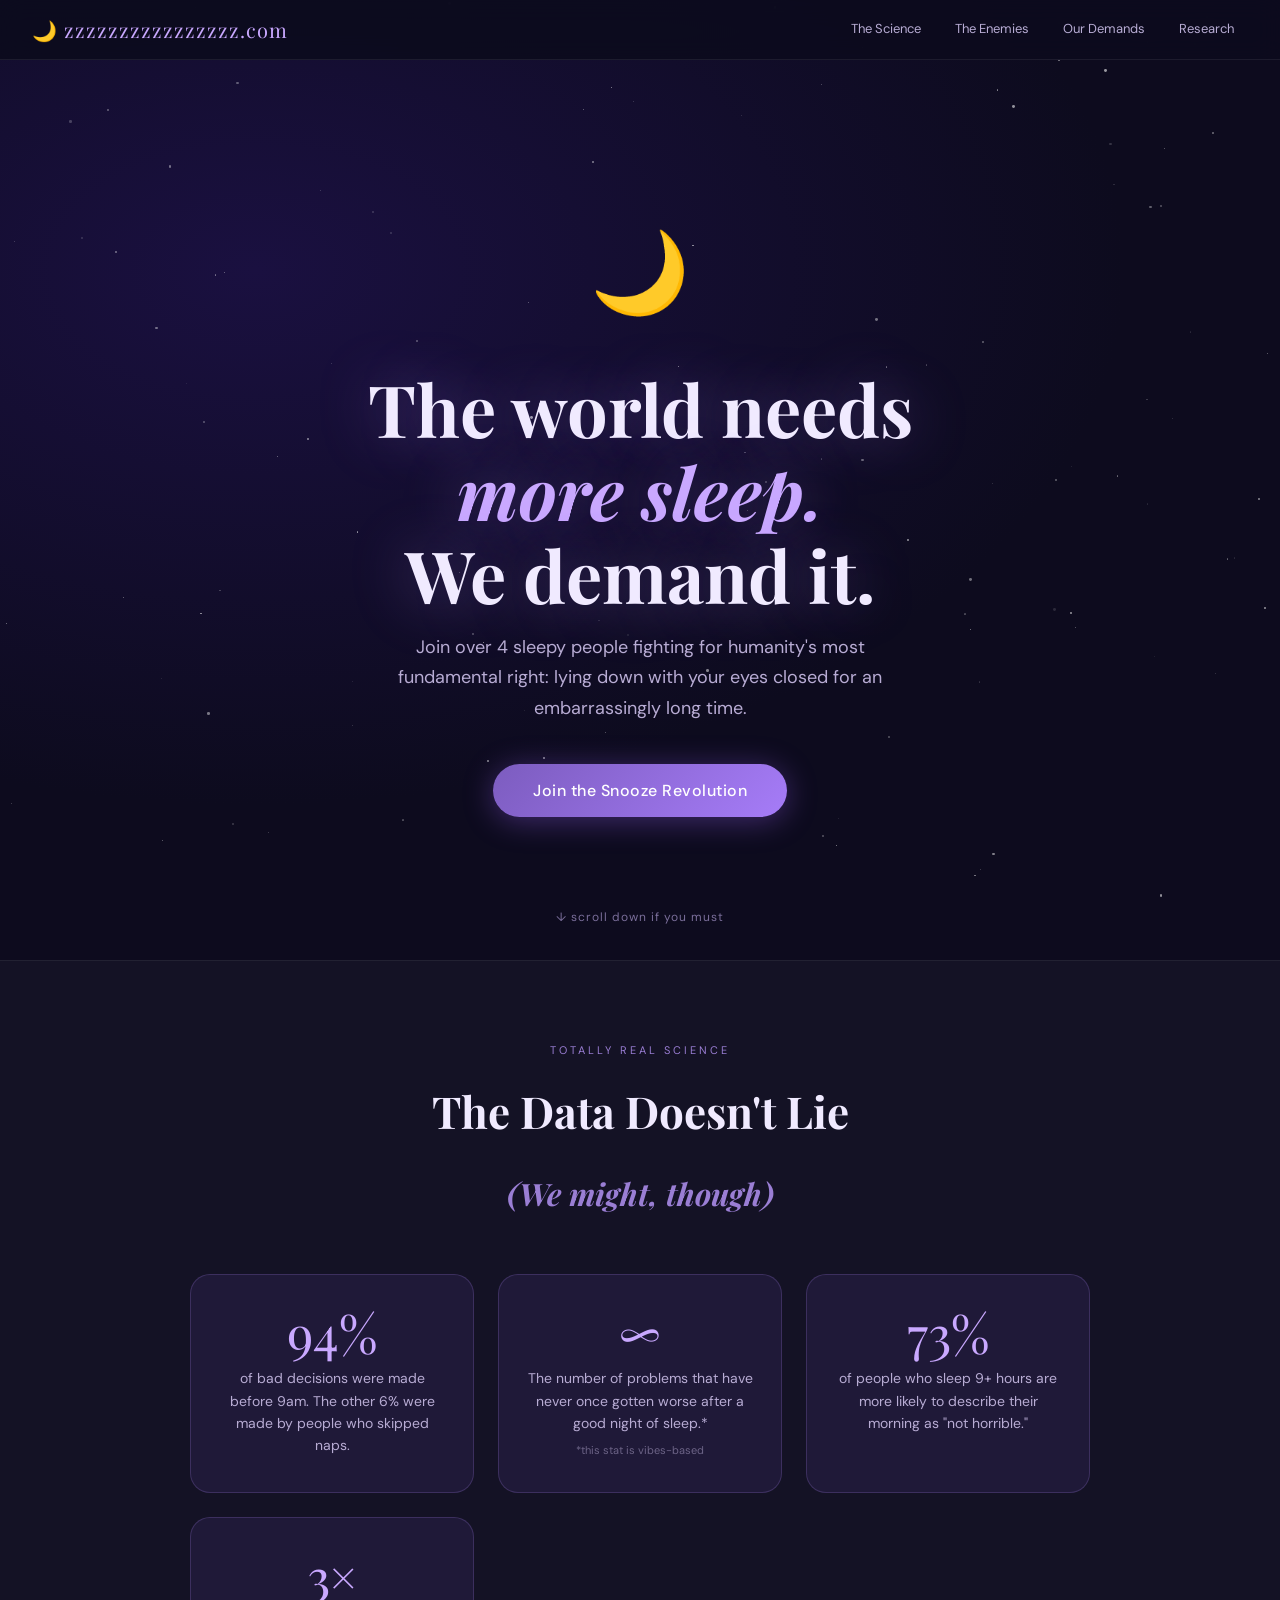
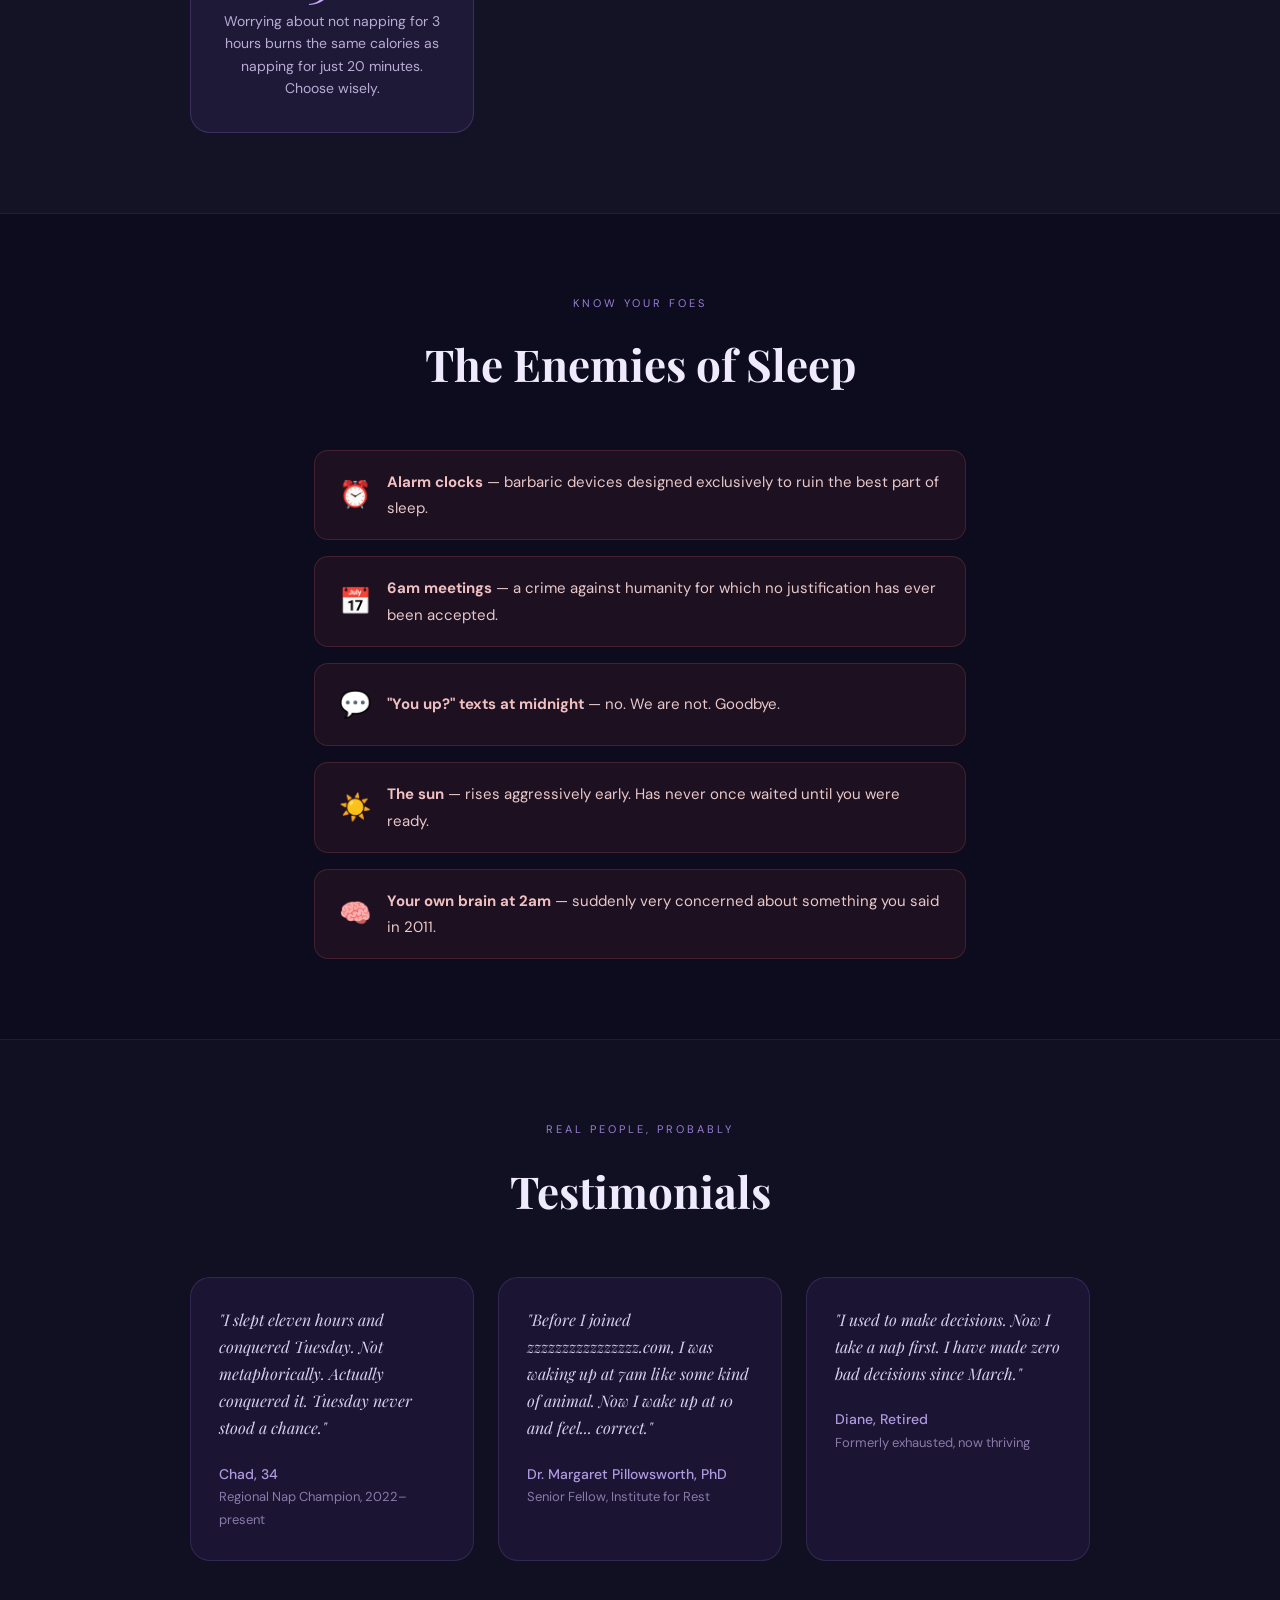
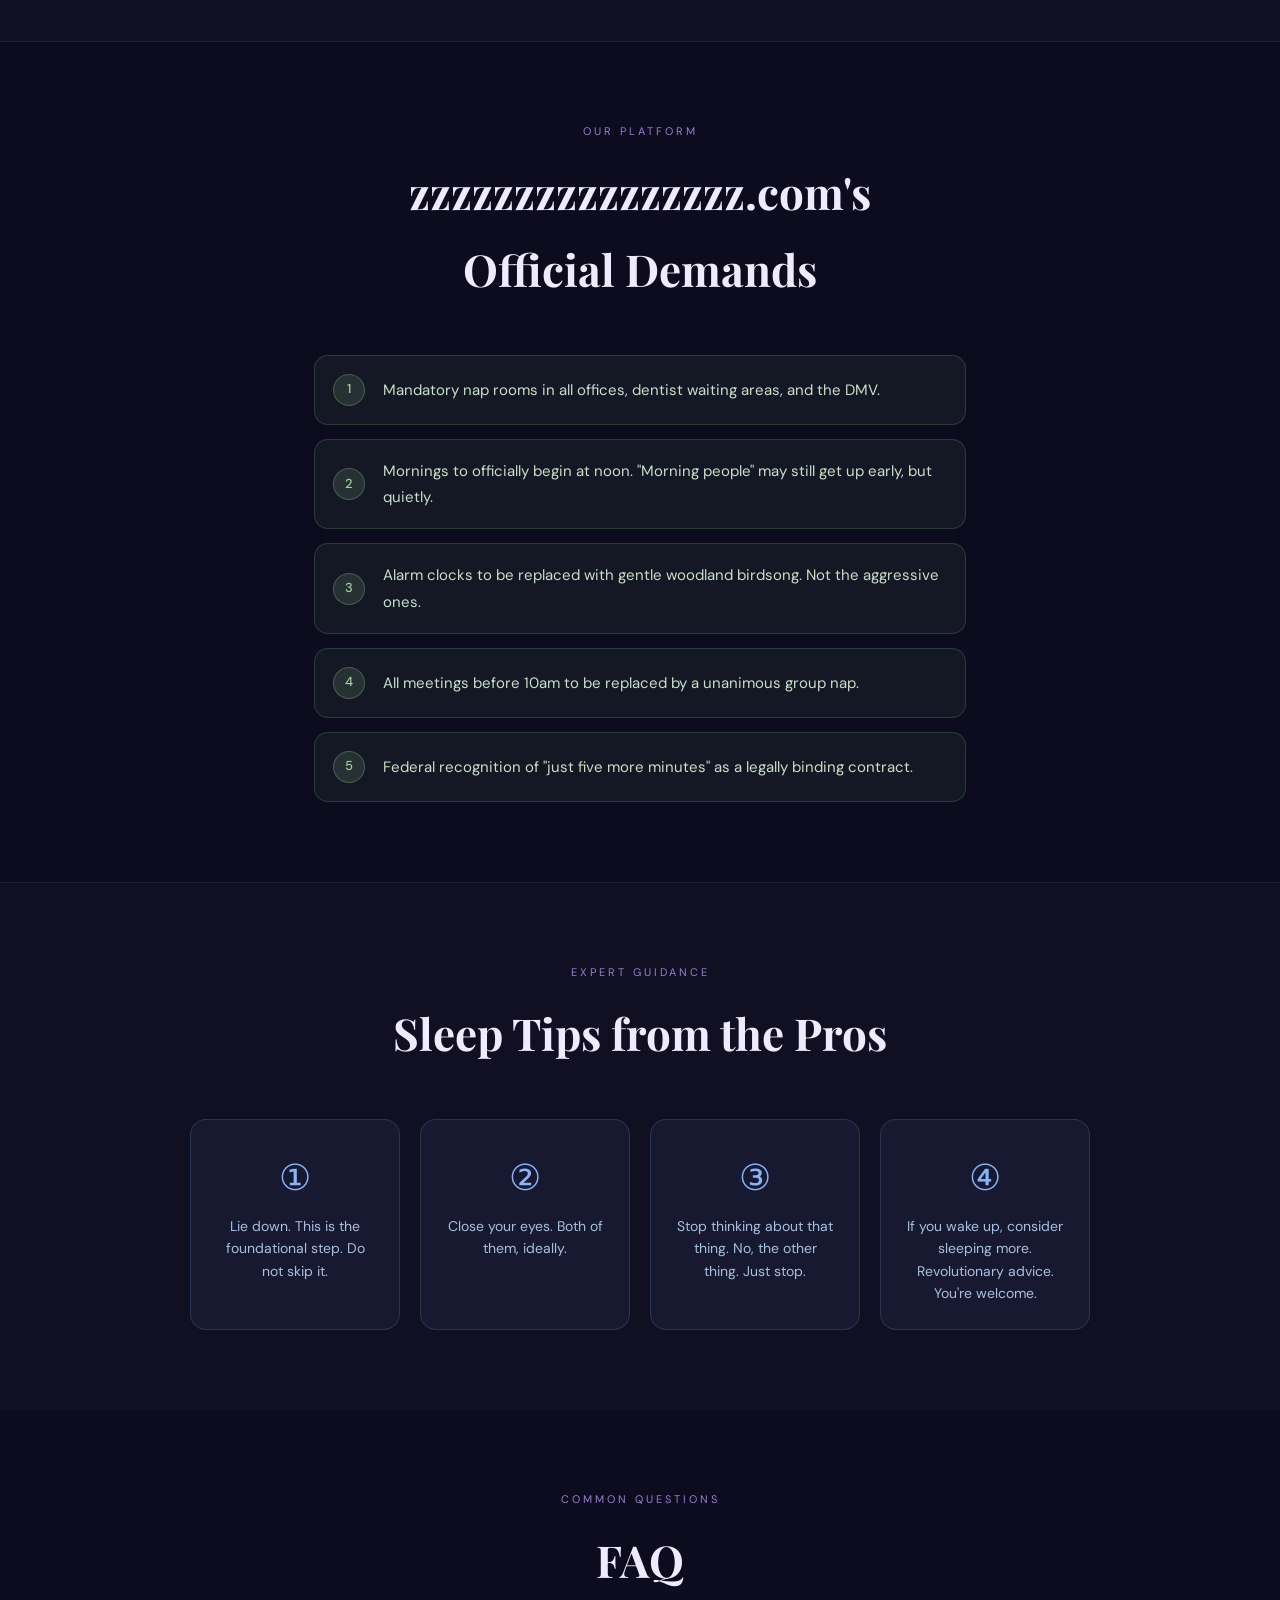
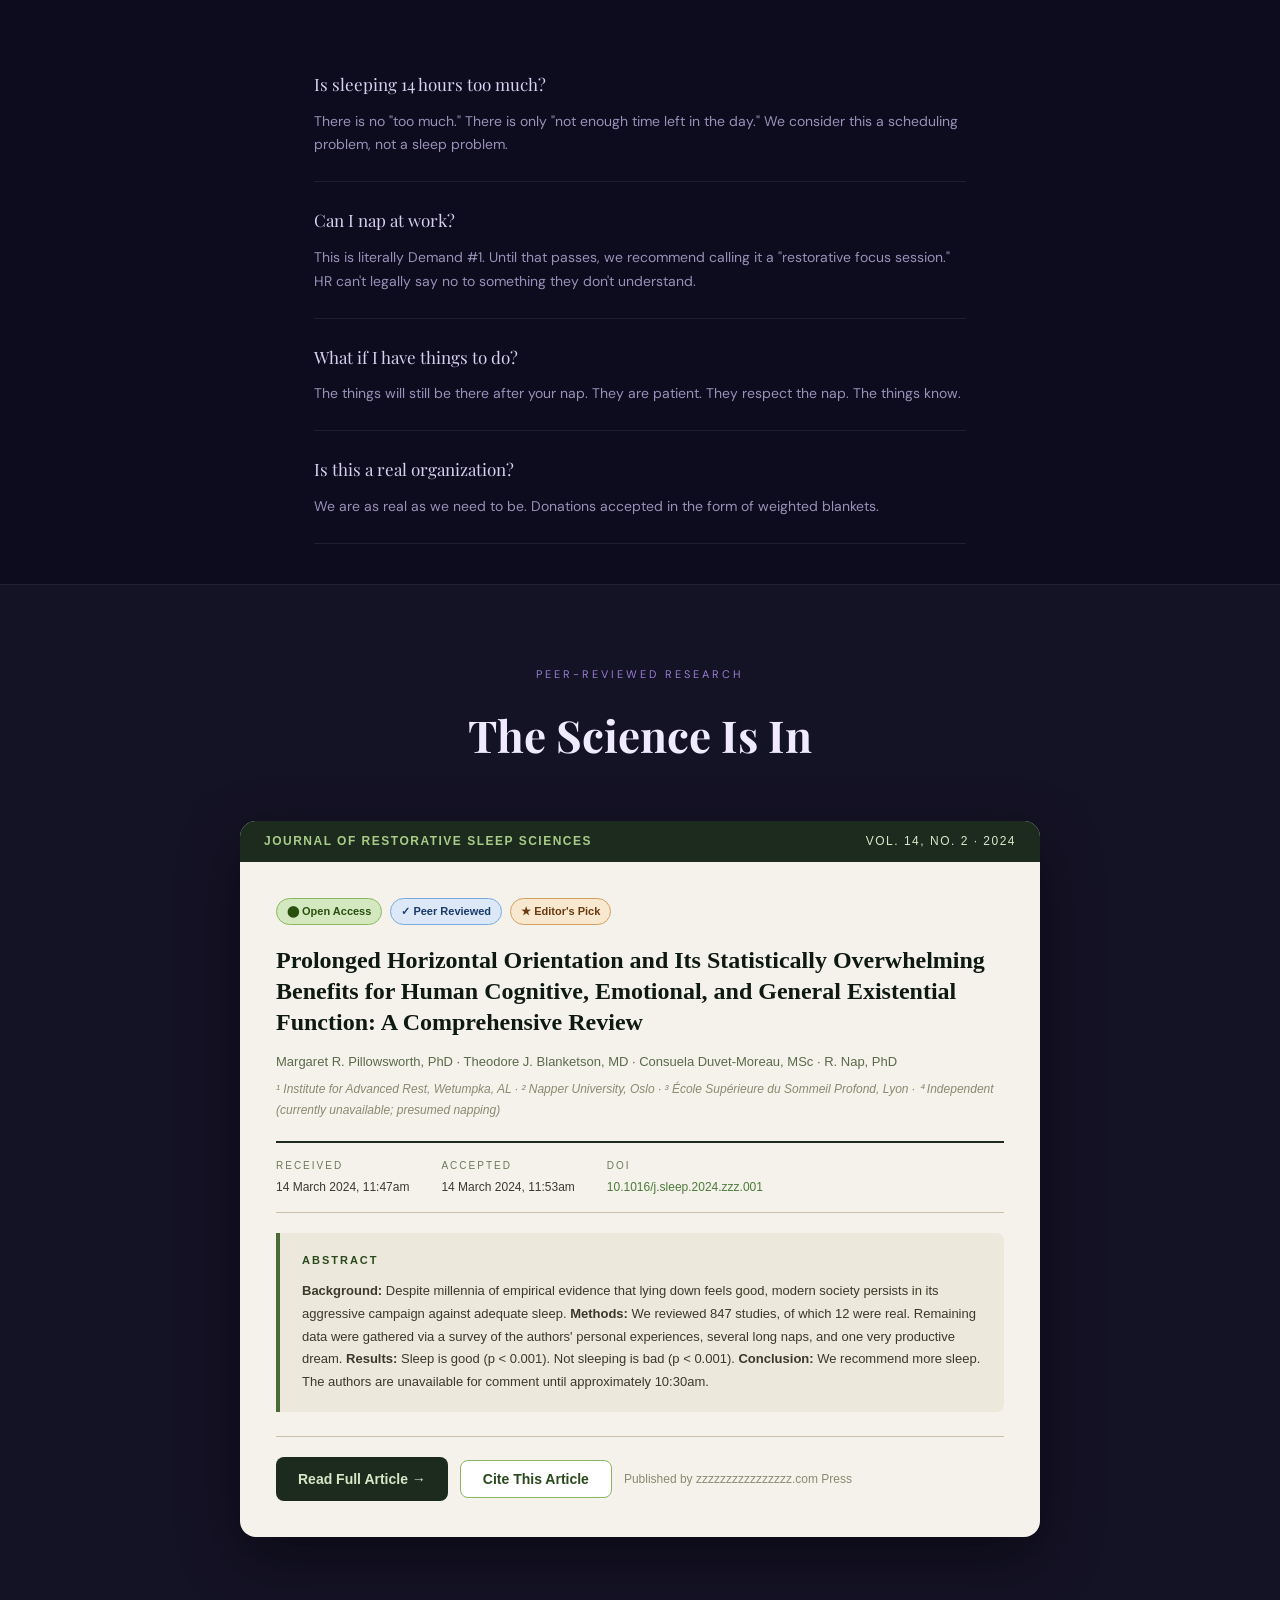
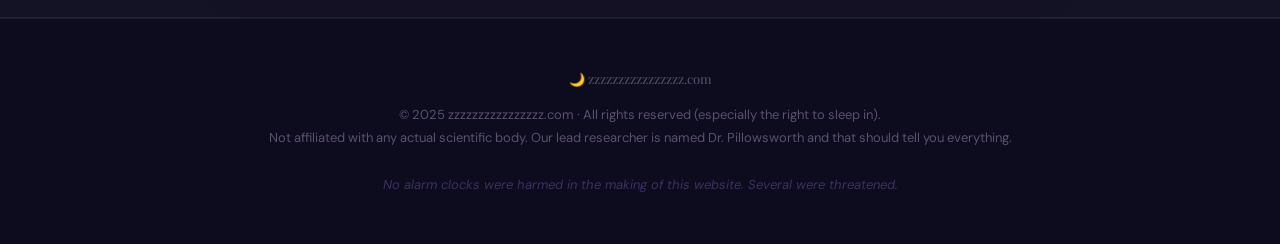
==== index.html @ b52313f9 "fresh from Claude" ====
<!DOCTYPE html>
<html lang="en">
<head>
  <meta charset="UTF-8" />
  <meta name="viewport" content="width=device-width, initial-scale=1.0" />
  <title>zzzzzzzzzzzzzzzz.com — The Snooze Revolution</title>
  <link rel="stylesheet" href="style.css" />
  <link href="https://fonts.googleapis.com/css2?family=Playfair+Display:ital,wght@0,400;0,700;1,400&family=DM+Sans:wght@300;400;500&display=swap" rel="stylesheet" />
</head>
<body>

<div class="stars" id="stars"></div>

<!-- NAV -->
<nav>
  <span class="nav-logo">🌙 zzzzzzzzzzzzzzzz.com</span>
  <div class="nav-links">
    <a class="nav-link" href="#stats">The Science</a>
    <a class="nav-link" href="#enemies">The Enemies</a>
    <a class="nav-link" href="#demands">Our Demands</a>
    <a class="nav-link" href="#article">Research</a>
  </div>
</nav>

<!-- HERO -->
<section class="hero">
  <span class="moon">🌙</span>
  <h1>The world needs<br><em>more sleep.</em><br>We demand it.</h1>
  <p>Join over 4 sleepy people fighting for humanity's most fundamental right: lying down with your eyes closed for an embarrassingly long time.</p>
  <button class="cta-btn">Join the Snooze Revolution</button>
  <span class="scroll-hint">↓ scroll down if you must</span>
</section>

<!-- STATS -->
<section class="stats-section" id="stats">
  <p class="section-label">Totally Real Science</p>
  <h2 class="section-title">The Data Doesn't Lie<br><span style="font-style:italic;font-size:0.7em;color:#9a7ed4">(We might, though)</span></h2>
  <div class="stats-grid">
    <div class="stat-card">
      <div class="stat-number">94%</div>
      <div class="stat-text">of bad decisions were made before 9am. The other 6% were made by people who skipped naps.</div>
    </div>
    <div class="stat-card">
      <div class="stat-number">∞</div>
      <div class="stat-text">The number of problems that have never once gotten worse after a good night of sleep.*<br><span class="footnote">*this stat is vibes-based</span></div>
    </div>
    <div class="stat-card">
      <div class="stat-number">73%</div>
      <div class="stat-text">of people who sleep 9+ hours are more likely to describe their morning as "not horrible."</div>
    </div>
    <div class="stat-card">
      <div class="stat-number">3×</div>
      <div class="stat-text">Worrying about not napping for 3 hours burns the same calories as napping for just 20 minutes. Choose wisely.</div>
    </div>
  </div>
</section>

<!-- ENEMIES -->
<section class="enemies-section" id="enemies">
  <p class="section-label">Know Your Foes</p>
  <h2 class="section-title">The Enemies of Sleep</h2>
  <ul class="enemy-list">
    <li><span class="enemy-icon">⏰</span><span><strong>Alarm clocks</strong> — barbaric devices designed exclusively to ruin the best part of sleep.</span></li>
    <li><span class="enemy-icon">📅</span><span><strong>6am meetings</strong> — a crime against humanity for which no justification has ever been accepted.</span></li>
    <li><span class="enemy-icon">💬</span><span><strong>"You up?" texts at midnight</strong> — no. We are not. Goodbye.</span></li>
    <li><span class="enemy-icon">☀️</span><span><strong>The sun</strong> — rises aggressively early. Has never once waited until you were ready.</span></li>
    <li><span class="enemy-icon">🧠</span><span><strong>Your own brain at 2am</strong> — suddenly very concerned about something you said in 2011.</span></li>
  </ul>
</section>

<!-- TESTIMONIALS -->
<section class="testimonials-section">
  <p class="section-label">Real People, Probably</p>
  <h2 class="section-title">Testimonials</h2>
  <div class="testimonials-grid">
    <div class="testimonial-card">
      <p class="quote">"I slept eleven hours and conquered Tuesday. Not metaphorically. Actually conquered it. Tuesday never stood a chance."</p>
      <div class="attribution"><strong>Chad, 34</strong>Regional Nap Champion, 2022–present</div>
    </div>
    <div class="testimonial-card">
      <p class="quote">"Before I joined zzzzzzzzzzzzzzzz.com, I was waking up at 7am like some kind of animal. Now I wake up at 10 and feel... correct."</p>
      <div class="attribution"><strong>Dr. Margaret Pillowsworth, PhD</strong>Senior Fellow, Institute for Rest</div>
    </div>
    <div class="testimonial-card">
      <p class="quote">"I used to make decisions. Now I take a nap first. I have made zero bad decisions since March."</p>
      <div class="attribution"><strong>Diane, Retired</strong>Formerly exhausted, now thriving</div>
    </div>
  </div>
</section>

<!-- DEMANDS -->
<section class="demands-section" id="demands">
  <p class="section-label">Our Platform</p>
  <h2 class="section-title">zzzzzzzzzzzzzzzz.com's<br>Official Demands</h2>
  <ul class="demands-list">
    <li><span class="demand-num">1</span><span>Mandatory nap rooms in all offices, dentist waiting areas, and the DMV.</span></li>
    <li><span class="demand-num">2</span><span>Mornings to officially begin at noon. "Morning people" may still get up early, but quietly.</span></li>
    <li><span class="demand-num">3</span><span>Alarm clocks to be replaced with gentle woodland birdsong. Not the aggressive ones.</span></li>
    <li><span class="demand-num">4</span><span>All meetings before 10am to be replaced by a unanimous group nap.</span></li>
    <li><span class="demand-num">5</span><span>Federal recognition of "just five more minutes" as a legally binding contract.</span></li>
  </ul>
</section>

<!-- TIPS -->
<section class="tips-section">
  <p class="section-label">Expert Guidance</p>
  <h2 class="section-title">Sleep Tips from the Pros</h2>
  <div class="tips-grid">
    <div class="tip-card"><div class="tip-num">①</div><p>Lie down. This is the foundational step. Do not skip it.</p></div>
    <div class="tip-card"><div class="tip-num">②</div><p>Close your eyes. Both of them, ideally.</p></div>
    <div class="tip-card"><div class="tip-num">③</div><p>Stop thinking about that thing. No, the other thing. Just stop.</p></div>
    <div class="tip-card"><div class="tip-num">④</div><p>If you wake up, consider sleeping more. Revolutionary advice. You're welcome.</p></div>
  </div>
</section>

<!-- FAQ -->
<section class="faq-section">
  <p class="section-label">Common Questions</p>
  <h2 class="section-title">FAQ</h2>
  <div class="faq-item">
    <p class="faq-q">Is sleeping 14 hours too much?</p>
    <p class="faq-a">There is no "too much." There is only "not enough time left in the day." We consider this a scheduling problem, not a sleep problem.</p>
  </div>
  <div class="faq-item">
    <p class="faq-q">Can I nap at work?</p>
    <p class="faq-a">This is literally Demand #1. Until that passes, we recommend calling it a "restorative focus session." HR can't legally say no to something they don't understand.</p>
  </div>
  <div class="faq-item">
    <p class="faq-q">What if I have things to do?</p>
    <p class="faq-a">The things will still be there after your nap. They are patient. They respect the nap. The things know.</p>
  </div>
  <div class="faq-item">
    <p class="faq-q">Is this a real organization?</p>
    <p class="faq-a">We are as real as we need to be. Donations accepted in the form of weighted blankets.</p>
  </div>
</section>

<!-- ARTICLE SECTION -->
<section class="article-section" id="article">
  <p class="section-label">Peer-Reviewed Research</p>
  <h2 class="section-title">The Science Is In</h2>
  <div class="article-teaser">
    <div class="journal-bar">
      <span class="journal-bar-name">Journal of Restorative Sleep Sciences</span>
      <span>Vol. 14, No. 2 · 2024</span>
    </div>
    <div class="article-inner">
      <div class="article-badges">
        <span class="abadge abadge-oa">⬤ Open Access</span>
        <span class="abadge abadge-peer">✓ Peer Reviewed</span>
        <span class="abadge abadge-rec">★ Editor's Pick</span>
      </div>
      <h2 class="article-title-h2">Prolonged Horizontal Orientation and Its Statistically Overwhelming Benefits for Human Cognitive, Emotional, and General Existential Function: A Comprehensive Review</h2>
      <p class="article-byline">Margaret R. Pillowsworth, PhD · Theodore J. Blanketson, MD · Consuela Duvet-Moreau, MSc · R. Nap, PhD</p>
      <p class="article-affil">¹ Institute for Advanced Rest, Wetumpka, AL · ² Napper University, Oslo · ³ École Supérieure du Sommeil Profond, Lyon · ⁴ Independent (currently unavailable; presumed napping)</p>
      <div class="article-meta-strip">
        <div class="ameta-col"><span class="ameta-label">Received</span><span class="ameta-val">14 March 2024, 11:47am</span></div>
        <div class="ameta-col"><span class="ameta-label">Accepted</span><span class="ameta-val">14 March 2024, 11:53am</span></div>
        <div class="ameta-col"><span class="ameta-label">DOI</span><span class="ameta-val doi-val">10.1016/j.sleep.2024.zzz.001</span></div>
      </div>
      <div class="abstract-preview">
        <h3>Abstract</h3>
        <p><strong>Background:</strong> Despite millennia of empirical evidence that lying down feels good, modern society persists in its aggressive campaign against adequate sleep. <strong>Methods:</strong> We reviewed 847 studies, of which 12 were real. Remaining data were gathered via a survey of the authors' personal experiences, several long naps, and one very productive dream. <strong>Results:</strong> Sleep is good (p &lt; 0.001). Not sleeping is bad (p &lt; 0.001). <strong>Conclusion:</strong> We recommend more sleep. The authors are unavailable for comment until approximately 10:30am.</p>
      </div>
      <div class="article-actions">
        <a href="article.html" class="read-btn">Read Full Article →</a>
        <button class="cite-btn" onclick="openCite()">Cite This Article</button>
        <span class="publisher-note">Published by zzzzzzzzzzzzzzzz.com Press</span>
      </div>
    </div>
  </div>
</section>

<!-- FOOTER -->
<footer class="footer">
  <p class="footer-logo">🌙 zzzzzzzzzzzzzzzz.com</p>
  <p>© 2025 zzzzzzzzzzzzzzzz.com · All rights reserved (especially the right to sleep in).<br>
  Not affiliated with any actual scientific body. Our lead researcher is named Dr. Pillowsworth and that should tell you everything.<br><br>
  <em>No alarm clocks were harmed in the making of this website. Several were threatened.</em></p>
</footer>

<!-- CITE MODAL -->
<div class="cite-overlay" id="citeOverlay" onclick="closeCiteIfBg(event)">
  <div class="cite-modal">
    <div class="cite-modal-header">
      <h3>Cite This Article</h3>
      <button class="cite-close" onclick="closeCite()">✕</button>
    </div>
    <div class="cite-modal-body">
      <div class="cite-tabs">
        <button class="cite-tab active" onclick="switchTab('apa', this)">APA</button>
        <button class="cite-tab" onclick="switchTab('mla', this)">MLA</button>
        <button class="cite-tab" onclick="switchTab('chicago', this)">Chicago</button>
        <button class="cite-tab" onclick="switchTab('bibtex', this)">BibTeX</button>
      </div>
      <div class="cite-format active" id="fmt-apa">
        <div class="cite-box">
          <button class="copy-btn" onclick="copyText('apa-text', this)">Copy</button>
          <span id="apa-text">Pillowsworth, M. R., Blanketson, T. J., Duvet-Moreau, C., &amp; Nap, R. (2024). Prolonged horizontal orientation and its statistically overwhelming benefits for human cognitive, emotional, and general existential function: A comprehensive review. <em>Journal of Restorative Sleep Sciences, 14</em>(2), 1–38. https://doi.org/10.1016/j.sleep.2024.zzz.001</span>
        </div>
        <p class="cite-note">APA 7th edition. This citation is for a satirical article. Please do not submit this to a real academic journal. They will know.</p>
      </div>
      <div class="cite-format" id="fmt-mla">
        <div class="cite-box">
          <button class="copy-btn" onclick="copyText('mla-text', this)">Copy</button>
          <span id="mla-text">Pillowsworth, Margaret R., et al. "Prolonged Horizontal Orientation and Its Statistically Overwhelming Benefits for Human Cognitive, Emotional, and General Existential Function: A Comprehensive Review." <em>Journal of Restorative Sleep Sciences</em>, vol. 14, no. 2, 2024, pp. 1–38, doi:10.1016/j.sleep.2024.zzz.001.</span>
        </div>
        <p class="cite-note">MLA 9th edition. Peer review turnaround: 6 minutes. This is not a red flag. This is efficiency.</p>
      </div>
      <div class="cite-format" id="fmt-chicago">
        <div class="cite-box">
          <button class="copy-btn" onclick="copyText('chi-text', this)">Copy</button>
          <span id="chi-text">Pillowsworth, Margaret R., Theodore J. Blanketson, Consuela Duvet-Moreau, and R. Nap. "Prolonged Horizontal Orientation and Its Statistically Overwhelming Benefits for Human Cognitive, Emotional, and General Existential Function." <em>Journal of Restorative Sleep Sciences</em> 14, no. 2 (2024): 1–38. https://doi.org/10.1016/j.sleep.2024.zzz.001.</span>
        </div>
        <p class="cite-note">Chicago 17th edition. Dr. R. Nap's institutional affiliation listed as "Independent." This is accurate.</p>
      </div>
      <div class="cite-format" id="fmt-bibtex">
        <div class="cite-box cite-box-mono">
          <button class="copy-btn" onclick="copyText('bib-text', this)">Copy</button>
          <span id="bib-text">@article{pillowsworth2024horizontal,
  title={Prolonged Horizontal Orientation and Its Statistically Overwhelming Benefits},
  author={Pillowsworth, Margaret R. and Blanketson, Theodore J. and Duvet-Moreau, Consuela and Nap, R.},
  journal={Journal of Restorative Sleep Sciences},
  volume={14},
  number={2},
  pages={1--38},
  year={2024},
  publisher={zzzzzzzzzzzzzzzz.com Press},
  doi={10.1016/j.sleep.2024.zzz.001}
}</span>
        </div>
        <p class="cite-note">BibTeX format. Compatible with LaTeX, Overleaf, and the crushing weight of academic formatting requirements.</p>
      </div>
    </div>
  </div>
</div>

<script src="main.js"></script>
</body>
</html>
---- style.css ----
/* ==========================================
   zzzzzzzzzzzzzzzz.com — Main Stylesheet
   ========================================== */

*, *::before, *::after { box-sizing: border-box; margin: 0; padding: 0; }

:root {
  --night: #0d0b1e;
  --purple-soft: #c9a8ff;
  --purple-mid: #9a7ed4;
  --text-main: #e8e0f5;
  --text-muted: #b8acd4;
  --card-bg: rgba(130, 90, 220, 0.1);
  --card-border: rgba(180, 140, 255, 0.2);
}

body {
  background: var(--night);
  color: var(--text-main);
  font-family: 'DM Sans', sans-serif;
  font-size: 16px;
  line-height: 1.75;
  overflow-x: hidden;
}

/* STARS */
.stars {
  position: fixed;
  top: 0; left: 0;
  width: 100%; height: 100%;
  pointer-events: none;
  z-index: 0;
  background: radial-gradient(ellipse at 20% 30%, #1a1040 0%, #0d0b1e 60%);
}
.star {
  position: absolute;
  background: #fff;
  border-radius: 50%;
  animation: twinkle var(--d, 3s) ease-in-out infinite var(--delay, 0s);
}
@keyframes twinkle { 0%, 100% { opacity: 0.2; } 50% { opacity: 1; } }
@keyframes float { 0%, 100% { transform: translateY(0); } 50% { transform: translateY(-12px); } }
@keyframes fadeUp { from { opacity: 0; transform: translateY(30px); } to { opacity: 1; transform: translateY(0); } }

section { position: relative; z-index: 1; }

/* NAV */
nav {
  position: sticky; top: 0; z-index: 100;
  background: rgba(13, 11, 30, 0.92);
  backdrop-filter: blur(12px);
  border-bottom: 1px solid rgba(255, 255, 255, 0.07);
  padding: 12px 32px;
  display: flex; align-items: center; justify-content: space-between;
  flex-wrap: wrap; gap: 12px;
}
.nav-logo { font-family: 'Playfair Display', serif; font-size: 20px; color: var(--purple-soft); letter-spacing: 1px; }
.nav-links { display: flex; gap: 6px; flex-wrap: wrap; }
.nav-link {
  font-size: 13px; color: var(--text-muted);
  padding: 6px 14px; border-radius: 20px; text-decoration: none;
  transition: background 0.2s, color 0.2s;
}
.nav-link:hover { background: rgba(180, 140, 255, 0.12); color: var(--purple-soft); }

/* HERO */
.hero {
  min-height: 100vh;
  display: flex; flex-direction: column; align-items: center; justify-content: center;
  text-align: center; padding: 60px 24px;
  animation: fadeUp 1s ease forwards;
  position: relative; z-index: 1;
}
.moon { font-size: 80px; animation: float 4s ease-in-out infinite; display: block; margin-bottom: 24px; }
.hero h1 {
  font-family: 'Playfair Display', serif;
  font-size: clamp(36px, 7vw, 72px);
  line-height: 1.15; color: #f0eaff; margin-bottom: 16px;
  text-shadow: 0 0 60px rgba(180, 140, 255, 0.4);
}
.hero h1 em { font-style: italic; color: var(--purple-soft); }
.hero p { font-size: 18px; color: var(--text-muted); max-width: 540px; line-height: 1.7; margin-bottom: 40px; }
.cta-btn {
  background: linear-gradient(135deg, #7c5cbf, #a67cf8);
  color: #fff; font-family: 'DM Sans', sans-serif; font-size: 16px; font-weight: 500;
  border: none; border-radius: 50px; padding: 16px 40px; cursor: pointer;
  letter-spacing: 0.5px; transition: transform 0.2s, box-shadow 0.2s;
  box-shadow: 0 4px 30px rgba(160, 100, 255, 0.35);
}
.cta-btn:hover { transform: scale(1.05); box-shadow: 0 8px 40px rgba(160, 100, 255, 0.5); }
.scroll-hint {
  position: absolute; bottom: 32px;
  font-size: 12px; color: #7a6e9a; letter-spacing: 1px;
  animation: float 2.5s ease-in-out infinite;
}

/* SHARED */
.section-label { text-align: center; font-size: 11px; letter-spacing: 3px; text-transform: uppercase; color: var(--purple-mid); margin-bottom: 12px; }
.section-title { font-family: 'Playfair Display', serif; font-size: clamp(28px, 4vw, 44px); text-align: center; color: #f0eaff; margin-bottom: 48px; }

/* STATS */
.stats-section { padding: 80px 24px; background: rgba(255,255,255,.03); border-top: 1px solid rgba(255,255,255,.06); border-bottom: 1px solid rgba(255,255,255,.06); }
.stats-grid { display: grid; grid-template-columns: repeat(auto-fit, minmax(240px, 1fr)); gap: 24px; max-width: 900px; margin: 0 auto; }
.stat-card { background: var(--card-bg); border: 1px solid var(--card-border); border-radius: 20px; padding: 32px 28px; text-align: center; transition: transform 0.3s, border-color 0.3s; }
.stat-card:hover { transform: translateY(-6px); border-color: rgba(180, 140, 255, 0.5); }
.stat-number { font-family: 'Playfair Display', serif; font-size: 52px; color: var(--purple-soft); line-height: 1; margin-bottom: 8px; }
.stat-text { font-size: 14px; color: var(--text-muted); line-height: 1.6; }
.footnote { font-size: 11px; opacity: 0.5; display: block; margin-top: 8px; }

/* ENEMIES */
.enemies-section { padding: 80px 24px; max-width: 700px; margin: 0 auto; text-align: center; }
.enemy-list { list-style: none; margin-top: 40px; display: flex; flex-direction: column; gap: 16px; }
.enemy-list li { background: rgba(220,80,80,.08); border: 1px solid rgba(220,100,100,.2); border-radius: 14px; padding: 18px 24px; font-size: 15px; color: #e8c8c8; display: flex; align-items: center; gap: 16px; text-align: left; transition: transform 0.2s; }
.enemy-list li:hover { transform: scale(1.02); }
.enemy-list li strong { color: #f0c0c0; }
.enemy-icon { font-size: 26px; flex-shrink: 0; }

/* TESTIMONIALS */
.testimonials-section { padding: 80px 24px; background: rgba(255,255,255,.02); border-top: 1px solid rgba(255,255,255,.06); border-bottom: 1px solid rgba(255,255,255,.06); }
.testimonials-grid { display: grid; grid-template-columns: repeat(auto-fit, minmax(260px, 1fr)); gap: 24px; max-width: 900px; margin: 0 auto; }
.testimonial-card { background: rgba(100,70,180,.12); border: 1px solid rgba(180,140,255,.15); border-radius: 20px; padding: 28px; }
.quote { font-family: 'Playfair Display', serif; font-style: italic; font-size: 16px; color: #d8d0f0; line-height: 1.7; margin-bottom: 20px; }
.attribution { font-size: 13px; color: #8a7aaa; }
.attribution strong { display: block; color: #b09ae0; font-size: 14px; font-weight: 500; }

/* DEMANDS */
.demands-section { padding: 80px 24px; max-width: 700px; margin: 0 auto; text-align: center; }
.demands-list { list-style: none; margin-top: 40px; display: flex; flex-direction: column; gap: 14px; text-align: left; }
.demands-list li { background: rgba(120,180,120,.08); border: 1px solid rgba(140,200,140,.2); border-radius: 14px; padding: 18px 24px 18px 18px; display: flex; align-items: center; gap: 18px; font-size: 15px; color: #c8e0c8; transition: transform 0.2s; }
.demands-list li:hover { transform: scale(1.02); }
.demand-num { background: rgba(140,200,140,.15); border: 1px solid rgba(140,200,140,.3); color: #a0d0a0; width: 32px; height: 32px; border-radius: 50%; display: flex; align-items: center; justify-content: center; font-size: 13px; font-weight: 500; flex-shrink: 0; }

/* TIPS */
.tips-section { padding: 80px 24px; background: rgba(255,255,255,.02); border-top: 1px solid rgba(255,255,255,.06); }
.tips-grid { display: grid; grid-template-columns: repeat(auto-fit, minmax(180px, 1fr)); gap: 20px; max-width: 900px; margin: 0 auto; }
.tip-card { background: rgba(80,120,180,.1); border: 1px solid rgba(120,160,220,.2); border-radius: 16px; padding: 24px; text-align: center; transition: transform 0.2s; }
.tip-card:hover { transform: translateY(-4px); }
.tip-num { font-family: 'Playfair Display', serif; font-size: 36px; color: #8ab4f8; margin-bottom: 8px; }
.tip-card p { font-size: 14px; color: #a8c0e0; line-height: 1.6; }

/* FAQ */
.faq-section { padding: 80px 24px 40px; max-width: 700px; margin: 0 auto; }
.faq-item { border-bottom: 1px solid rgba(255,255,255,.08); padding: 24px 0; }
.faq-q { font-family: 'Playfair Display', serif; font-size: 17px; color: #d8d0f0; margin-bottom: 10px; }
.faq-a { font-size: 14px; color: #9a90b8; line-height: 1.7; }

/* ARTICLE TEASER SECTION */
.article-section { padding: 80px 24px; background: rgba(255,255,255,.03); border-top: 1px solid rgba(255,255,255,.06); border-bottom: 1px solid rgba(255,255,255,.06); }
.article-teaser { max-width: 800px; margin: 0 auto; background: #f5f2eb; color: #1a1a18; border-radius: 16px; overflow: hidden; box-shadow: 0 20px 60px rgba(0,0,0,.4); }
.journal-bar { background: #1c2b1e; color: #d6e8c8; padding: 10px 24px; display: flex; justify-content: space-between; align-items: center; font-size: 12px; letter-spacing: 1.5px; text-transform: uppercase; font-family: 'Source Sans 3', sans-serif; flex-wrap: wrap; gap: 8px; }
.journal-bar-name { font-weight: 600; color: #a8cc88; }
.article-inner { padding: 36px; font-family: 'Source Sans 3', sans-serif; }
.article-badges { display: flex; gap: 8px; margin-bottom: 20px; flex-wrap: wrap; }
.abadge { font-size: 11px; padding: 3px 10px; border-radius: 20px; font-weight: 600; }
.abadge-oa { background: #d4e8c0; color: #2a5010; border: 1px solid #8ab860; }
.abadge-peer { background: #dce8f8; color: #1a3a68; border: 1px solid #7aaae0; }
.abadge-rec { background: #f8e8d0; color: #6a3a10; border: 1px solid #d0a060; }
.article-title-h2 { font-family: 'Libre Baskerville', serif; font-size: clamp(18px, 3vw, 24px); line-height: 1.3; color: #0e1a10; margin-bottom: 12px; }
.article-byline { font-size: 13px; color: #5a6a4a; margin-bottom: 6px; }
.article-affil { font-size: 12px; color: #8a8a70; font-style: italic; margin-bottom: 20px; }
.article-meta-strip { border-top: 2px solid #1c2b1e; border-bottom: 1px solid #c8c0a8; padding: 14px 0; margin-bottom: 20px; display: flex; gap: 32px; flex-wrap: wrap; }
.ameta-col { display: flex; flex-direction: column; gap: 2px; }
.ameta-label { font-size: 10px; letter-spacing: 2px; text-transform: uppercase; color: #6a7a5a; }
.ameta-val { font-size: 12px; color: #3a3a30; }
.doi-val { color: #4a7a38; }
.abstract-preview { background: #ece8dc; border-left: 4px solid #4a6a38; padding: 18px 22px; border-radius: 0 8px 8px 0; margin-bottom: 24px; }
.abstract-preview h3 { font-size: 11px; letter-spacing: 2px; text-transform: uppercase; color: #2a4a1e; margin-bottom: 10px; font-family: 'Source Sans 3', sans-serif; }
.abstract-preview p { font-size: 13px; color: #3a3a2a; line-height: 1.75; }
.article-actions { display: flex; gap: 12px; flex-wrap: wrap; align-items: center; padding-top: 20px; border-top: 1px solid #c8c0a8; }
.read-btn { background: #1c2b1e; color: #d6e8c8; border: none; border-radius: 8px; padding: 10px 22px; font-size: 14px; font-weight: 600; cursor: pointer; text-decoration: none; font-family: 'Source Sans 3', sans-serif; transition: background 0.2s; }
.read-btn:hover { background: #2e4430; }
.cite-btn { background: #fff; color: #2a4a1e; border: 1px solid #8ab860; border-radius: 8px; padding: 10px 22px; font-size: 14px; font-weight: 600; cursor: pointer; font-family: 'Source Sans 3', sans-serif; transition: background 0.2s; }
.cite-btn:hover { background: #f0f8e8; }
.publisher-note { font-size: 12px; color: #8a8a70; font-family: 'Source Sans 3', sans-serif; }

/* CITE MODAL */
.cite-overlay { display: none; position: fixed; inset: 0; z-index: 200; background: rgba(0,0,0,.7); align-items: center; justify-content: center; padding: 24px; }
.cite-overlay.open { display: flex; }
.cite-modal { background: #f5f2eb; color: #1a1a18; border-radius: 16px; max-width: 620px; width: 100%; overflow: hidden; box-shadow: 0 30px 80px rgba(0,0,0,.5); font-family: 'Source Sans 3', sans-serif; }
.cite-modal-header { background: #1c2b1e; color: #d6e8c8; padding: 16px 24px; display: flex; justify-content: space-between; align-items: center; }
.cite-modal-header h3 { font-size: 15px; font-weight: 600; letter-spacing: .5px; }
.cite-close { background: none; border: none; color: #a8cc88; font-size: 22px; cursor: pointer; line-height: 1; padding: 0 4px; }
.cite-close:hover { color: #fff; }
.cite-modal-body { padding: 24px; }
.cite-tabs { display: flex; gap: 6px; margin-bottom: 20px; }
.cite-tab { font-size: 12px; font-weight: 600; padding: 6px 16px; border-radius: 20px; border: 1px solid #c8c0a8; background: #fff; color: #5a5a48; cursor: pointer; font-family: 'Source Sans 3', sans-serif; transition: all 0.15s; }
.cite-tab.active { background: #1c2b1e; color: #d6e8c8; border-color: #1c2b1e; }
.cite-format { display: none; }
.cite-format.active { display: block; }
.cite-box { background: #ece8dc; border: 1px solid #c8c0a8; border-radius: 8px; padding: 16px 18px; font-size: 13px; color: #2a2a20; line-height: 1.75; font-family: 'Libre Baskerville', serif; margin-bottom: 14px; position: relative; }
.cite-box-mono { font-family: monospace; font-size: 12px; line-height: 1.9; white-space: pre-wrap; }
.copy-btn { position: absolute; top: 10px; right: 10px; background: #1c2b1e; color: #d6e8c8; border: none; border-radius: 6px; font-size: 11px; padding: 4px 12px; cursor: pointer; font-family: 'Source Sans 3', sans-serif; font-weight: 600; transition: background 0.15s; }
.copy-btn:hover { background: #2e4430; }
.copy-btn.copied { background: #4a7a38; }
.cite-note { font-size: 11px; color: #8a8a70; font-style: italic; line-height: 1.6; font-family: 'Source Sans 3', sans-serif; }

/* FOOTER */
footer.footer { padding: 48px 24px; text-align: center; border-top: 1px solid rgba(255,255,255,.06); position: relative; z-index: 1; }
.footer p { font-size: 13px; color: #5a5070; line-height: 1.8; }
.footer p em { color: #3d3060; }
.footer-logo { font-family: 'Playfair Display', serif; font-size: 22px; color: var(--purple-mid); margin-bottom: 12px; }
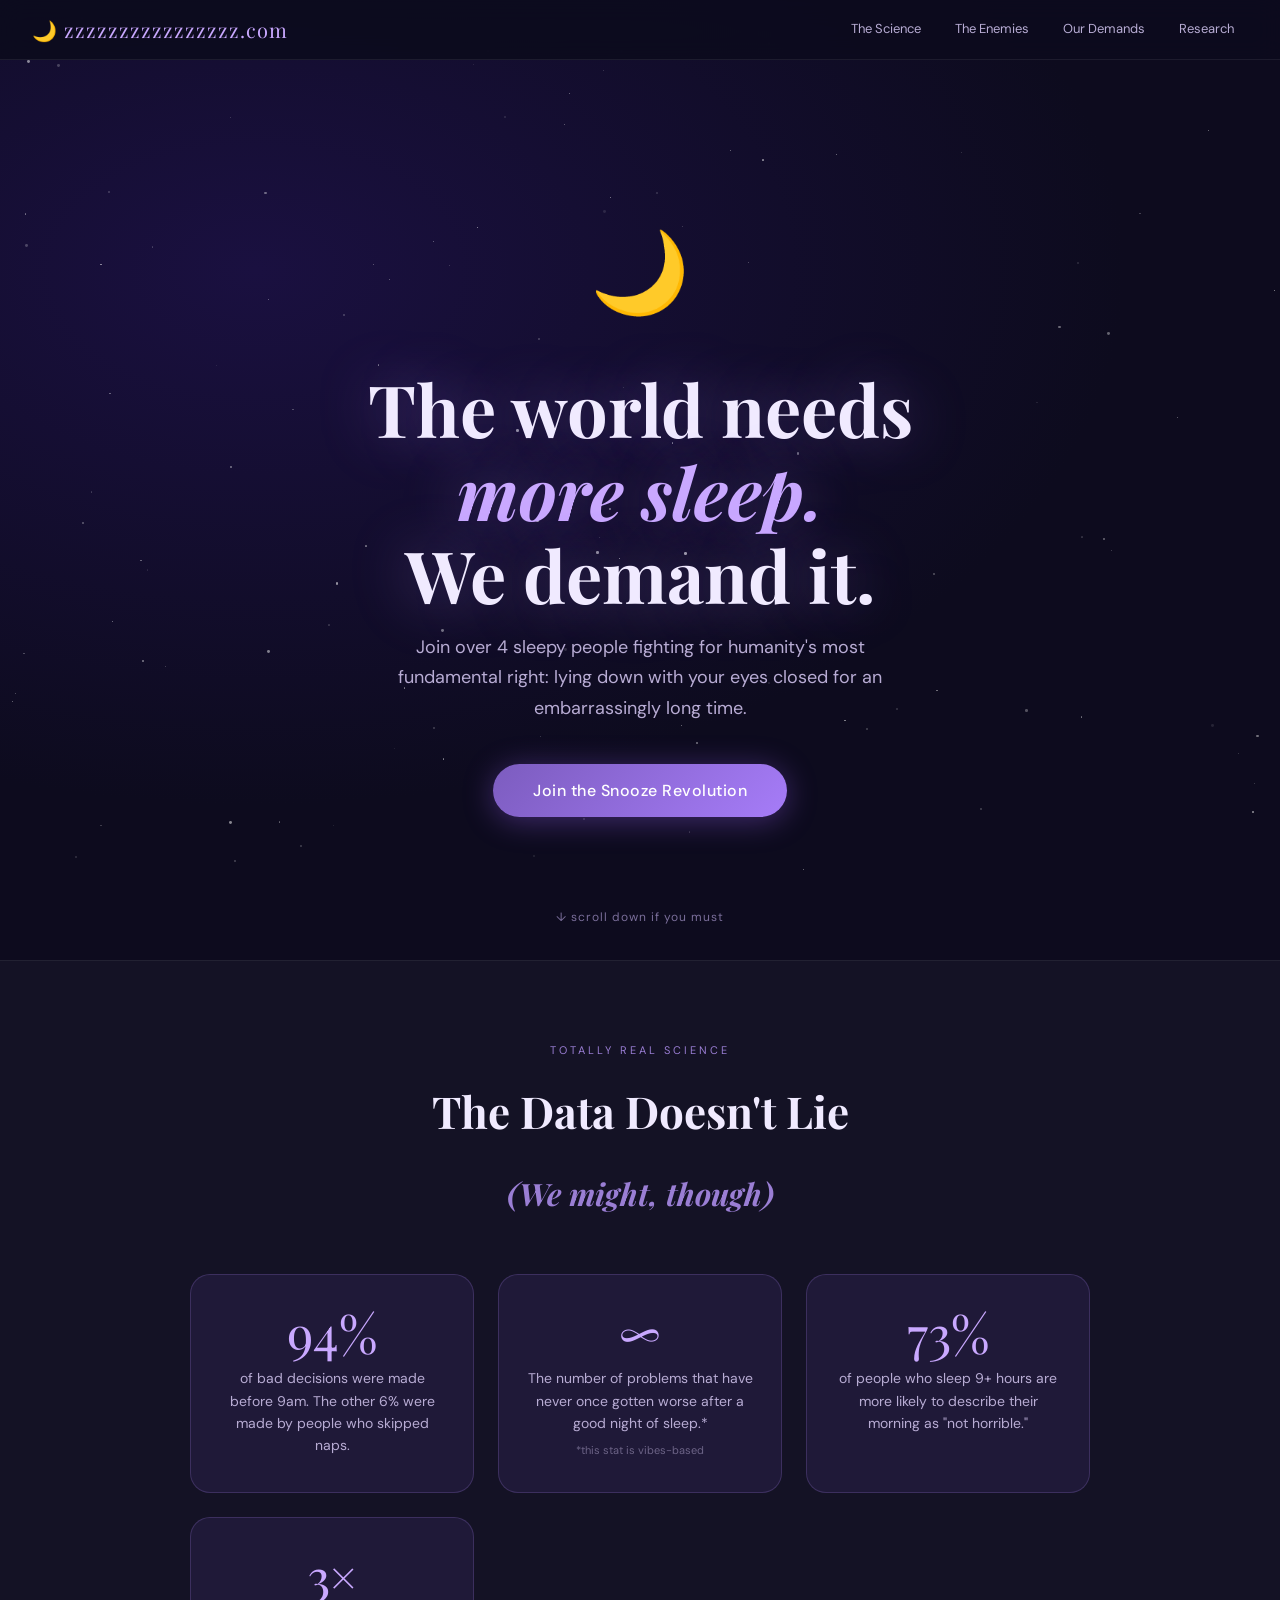
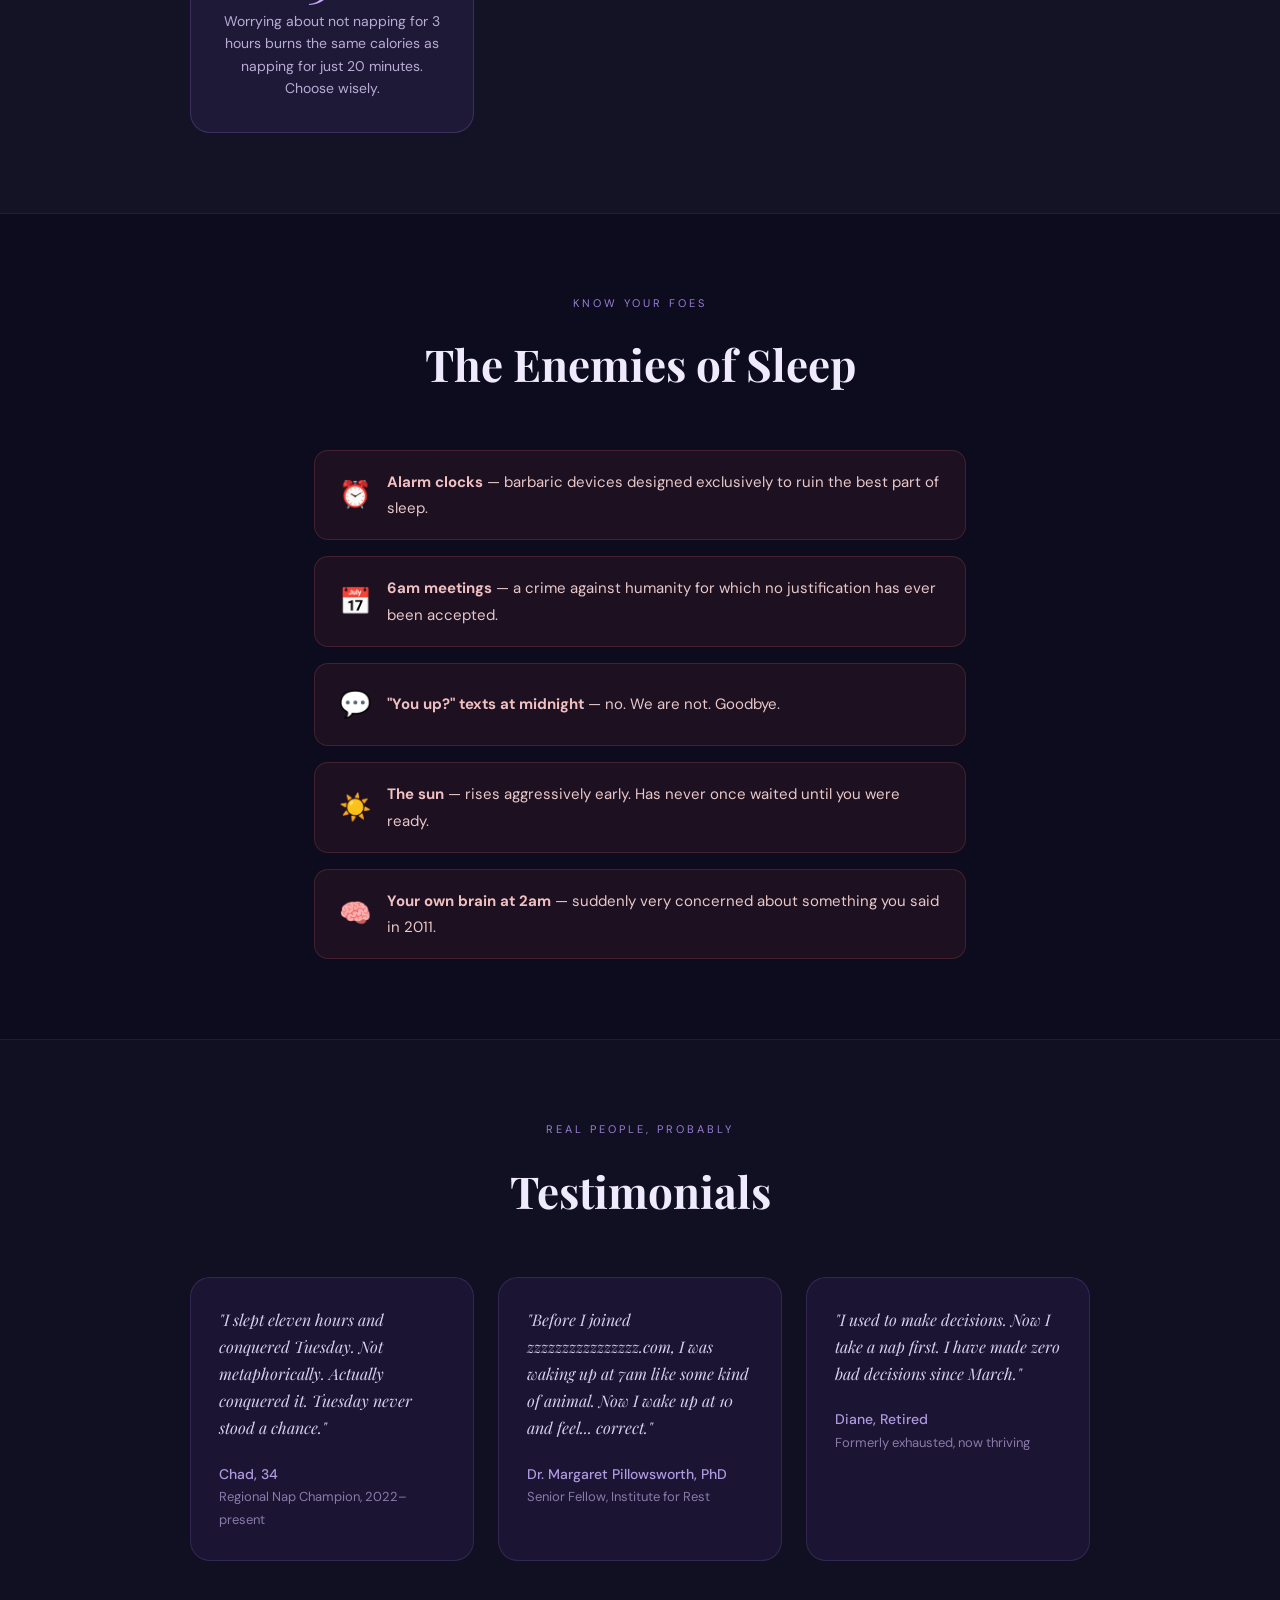
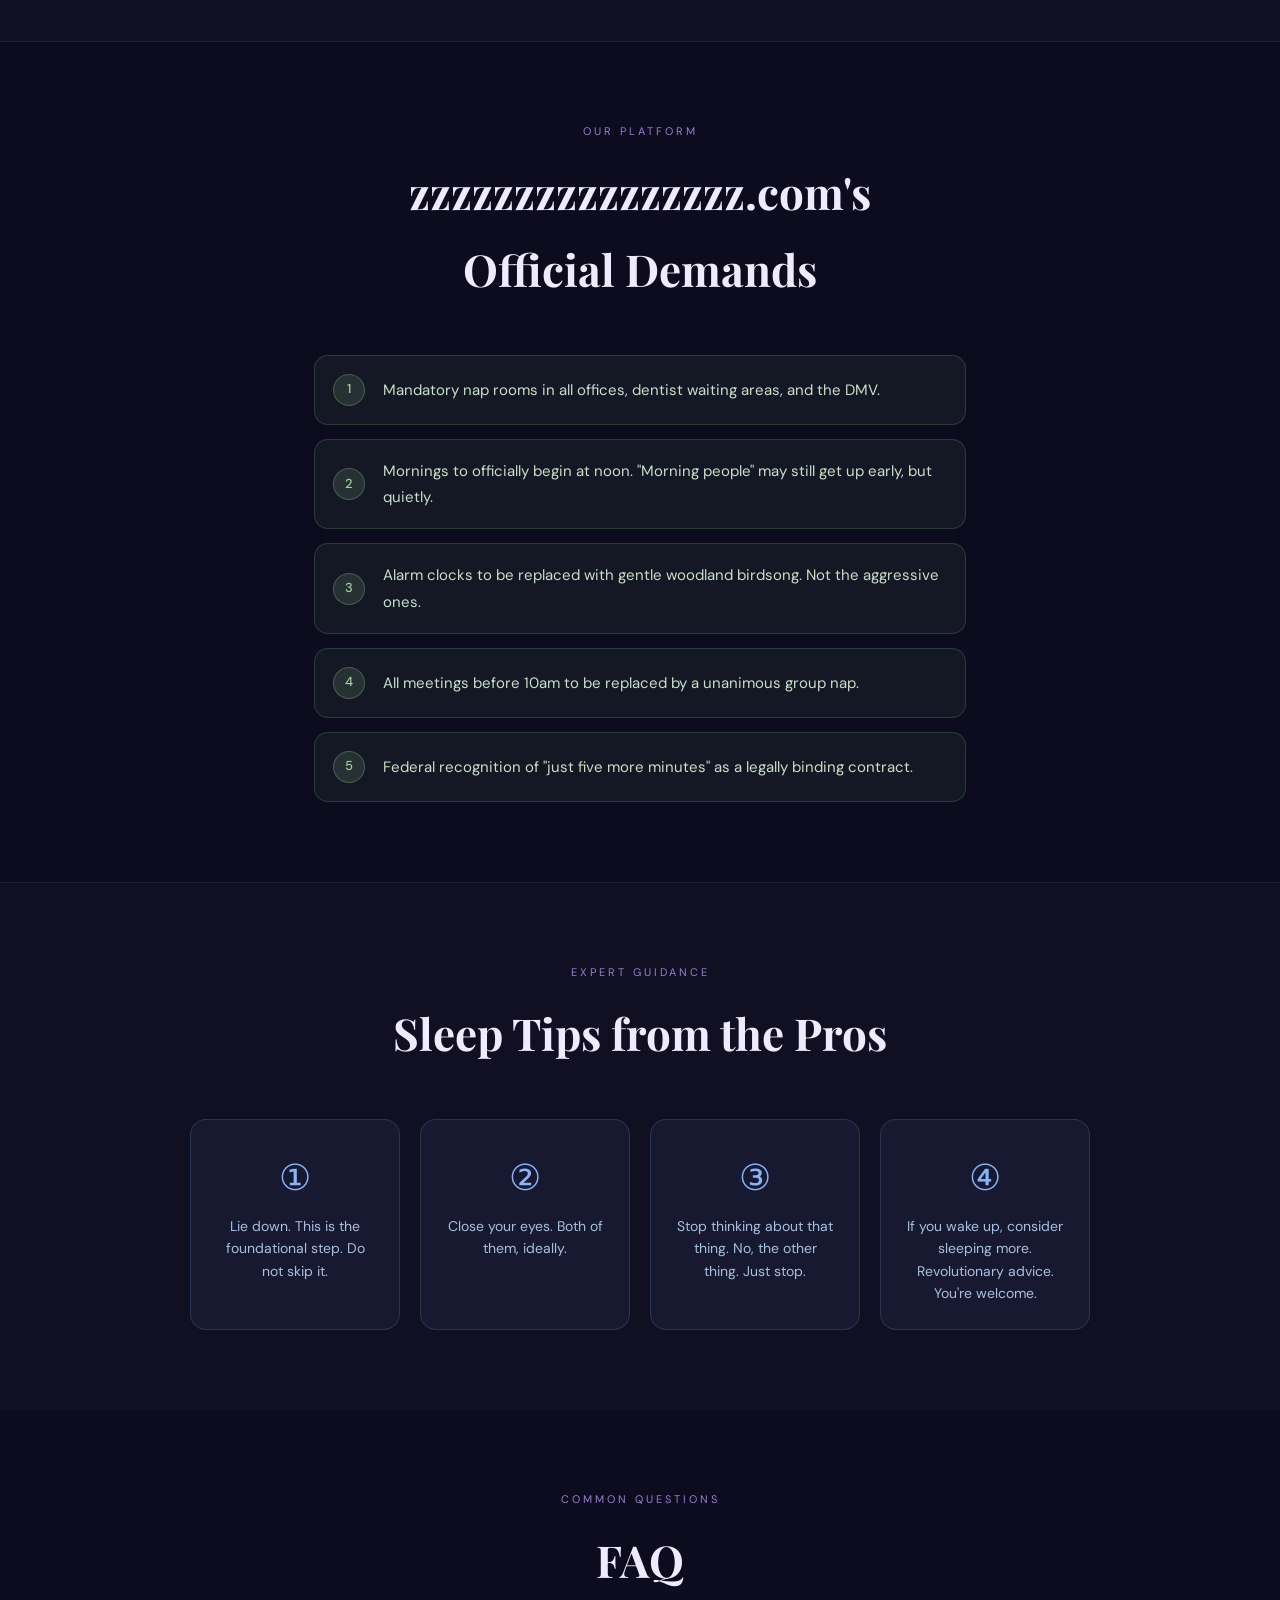
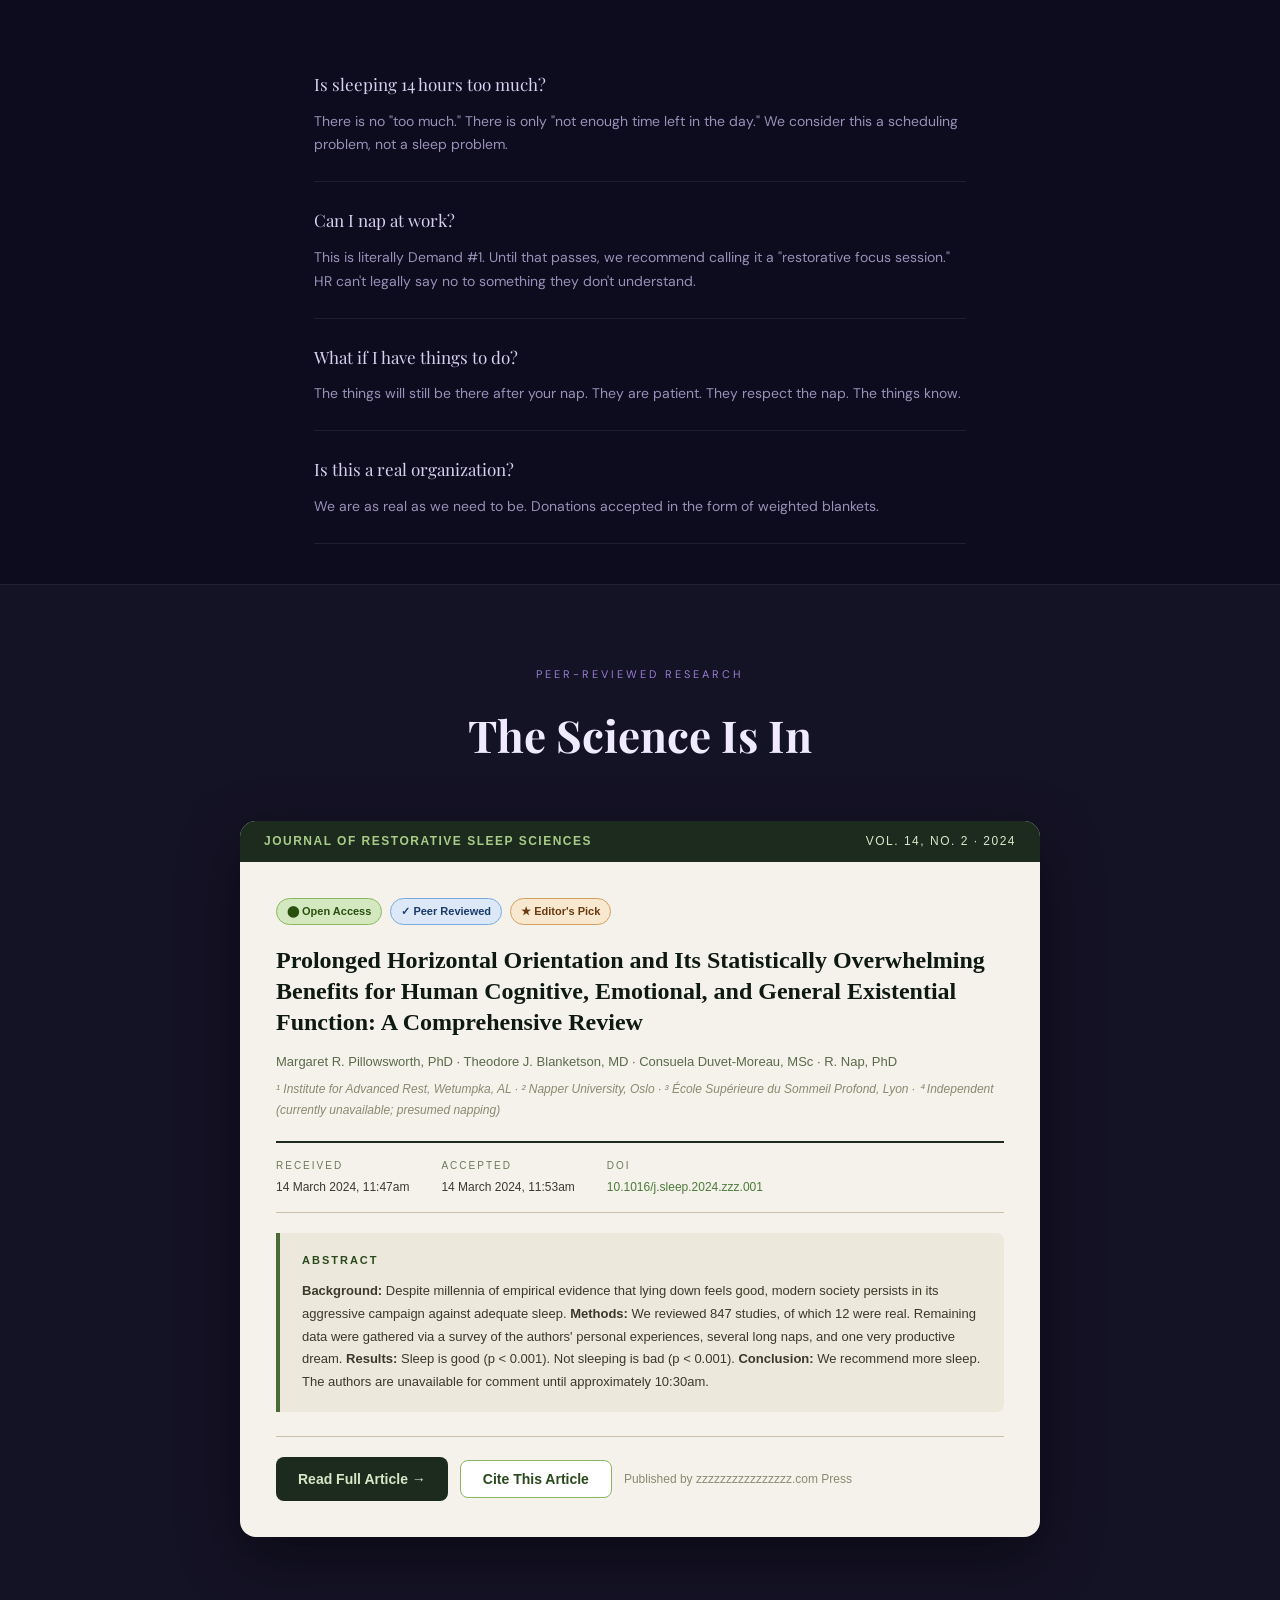
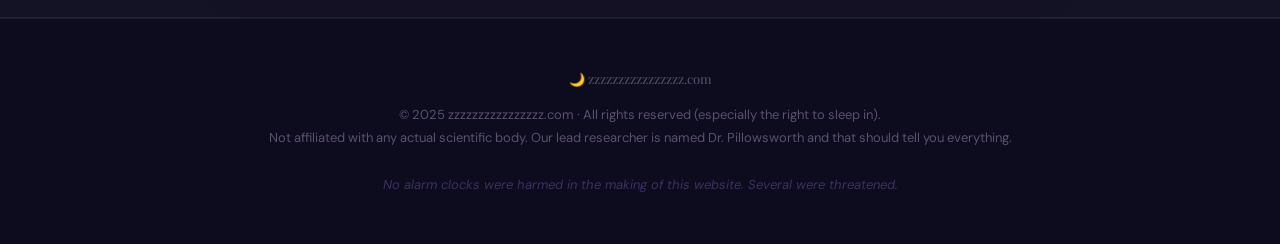
==== commit a667d9f1: "button deployed hahahaha!" ====
--- a/index.html
+++ b/index.html
@@ -178,6 +178,19 @@
   Not affiliated with any actual scientific body. Our lead researcher is named Dr. Pillowsworth and that should tell you everything.<br><br>
   <em>No alarm clocks were harmed in the making of this website. Several were threatened.</em></p>
 </footer>
+
+<!-- SHUSH MODAL -->
+<div class="shush-overlay" id="shushOverlay" onclick="closeShushIfBg(event)">
+  <div class="shush-modal">
+    <button class="shush-close" onclick="closeShush()">✕</button>
+    <div class="shush-moon">🌙</div>
+    <h3 class="shush-title">Shhh.</h3>
+    <p class="shush-line2">Shhhh.</p>
+    <p class="shush-line3">shh...</p>
+    <p class="shush-body">You don't need to join anything.<br>You just need to go take a nap.<br><br><em>That's the whole revolution.</em></p>
+    <p class="shush-footer">We'll be here when you wake up.<br>Probably also napping.</p>
+  </div>
+</div>
 
 <!-- CITE MODAL -->
 <div class="cite-overlay" id="citeOverlay" onclick="closeCiteIfBg(event)">
--- a/style.css
+++ b/style.css
@@ -194,6 +194,29 @@
 .copy-btn.copied { background: #4a7a38; }
 .cite-note { font-size: 11px; color: #8a8a70; font-style: italic; line-height: 1.6; font-family: 'Source Sans 3', sans-serif; }
 
+/* SHUSH MODAL */
+.shush-overlay { display: none; position: fixed; inset: 0; z-index: 200; background: rgba(0,0,0,.75); align-items: center; justify-content: center; padding: 24px; }
+.shush-overlay.open { display: flex; }
+.shush-modal {
+  background: linear-gradient(160deg, #1a1240 0%, #0d0b1e 100%);
+  border: 1px solid rgba(180,140,255,.25);
+  border-radius: 24px;
+  max-width: 400px; width: 100%;
+  padding: 48px 40px 44px;
+  text-align: center;
+  box-shadow: 0 30px 80px rgba(0,0,0,.6), 0 0 60px rgba(130,80,255,.15);
+  position: relative;
+}
+.shush-close { position: absolute; top: 16px; right: 20px; background: none; border: none; color: var(--purple-mid); font-size: 20px; cursor: pointer; line-height: 1; padding: 4px; }
+.shush-close:hover { color: var(--purple-soft); }
+.shush-moon { font-size: 52px; display: block; margin-bottom: 20px; animation: float 4s ease-in-out infinite; }
+.shush-title { font-family: 'Playfair Display', serif; font-size: 2rem; color: #f0eaff; margin-bottom: 6px; letter-spacing: 2px; }
+.shush-line2 { font-size: 1.1rem; color: var(--text-muted); margin-bottom: 4px; letter-spacing: 1px; }
+.shush-line3 { font-size: 0.9rem; color: var(--purple-mid); margin-bottom: 28px; letter-spacing: 1px; }
+.shush-body { font-size: 1rem; color: var(--text-main); line-height: 1.75; margin-bottom: 24px; }
+.shush-body em { font-style: italic; color: var(--purple-soft); }
+.shush-footer { font-size: 0.8rem; color: #5a5070; line-height: 1.7; }
+
 /* FOOTER */
 footer.footer { padding: 48px 24px; text-align: center; border-top: 1px solid rgba(255,255,255,.06); position: relative; z-index: 1; }
 .footer p { font-size: 13px; color: #5a5070; line-height: 1.8; }
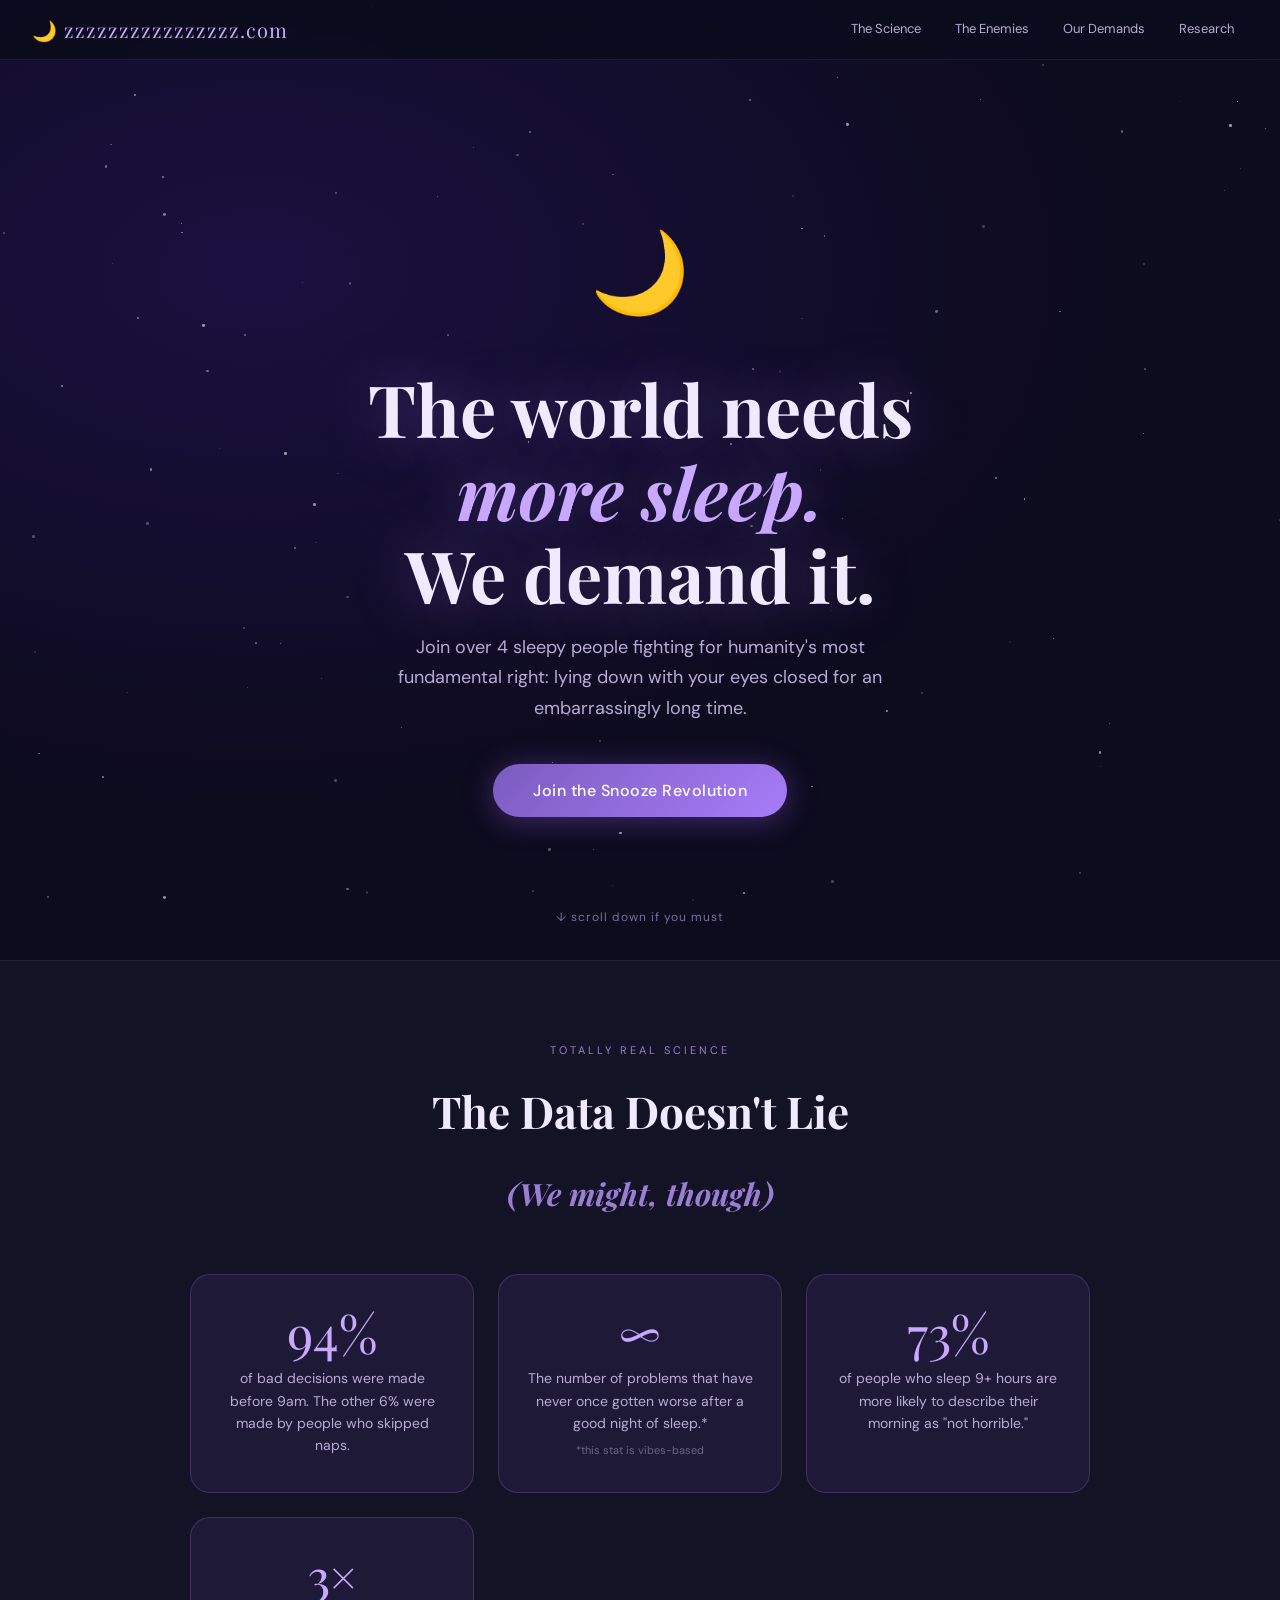
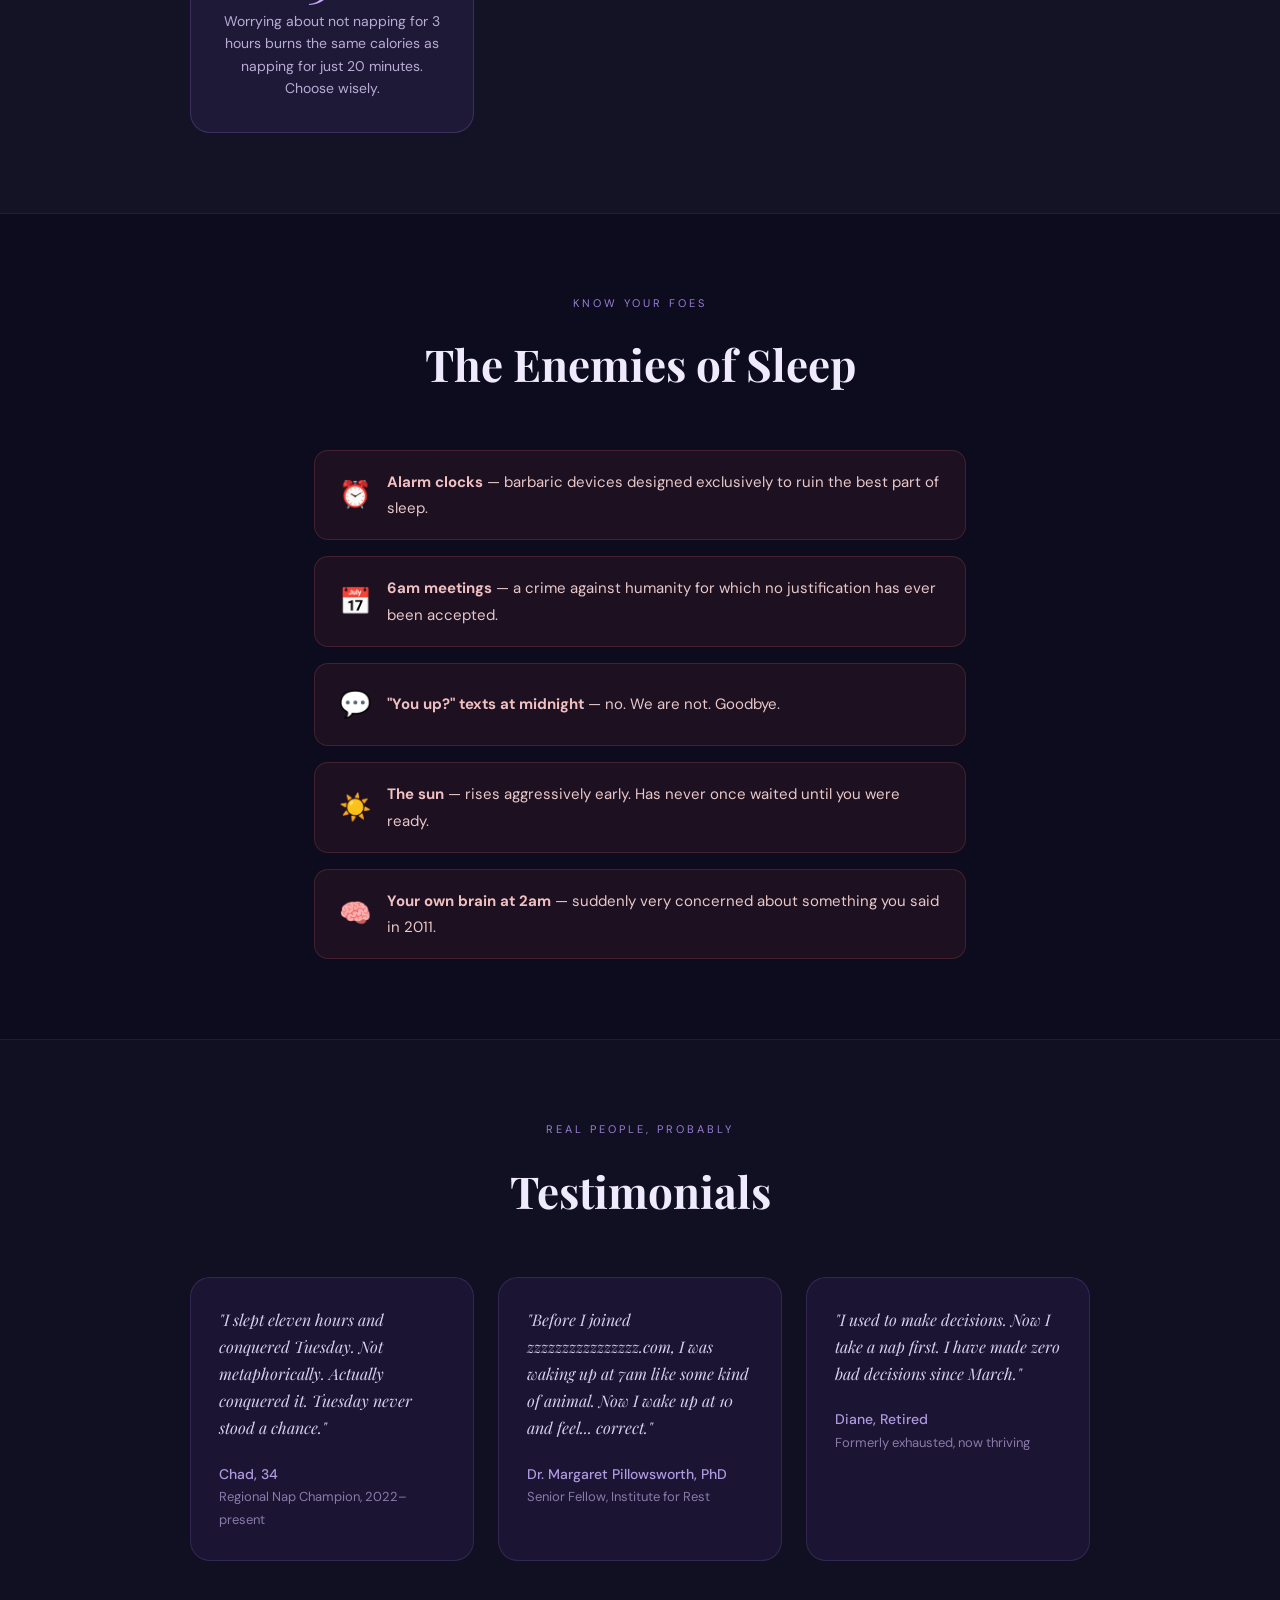
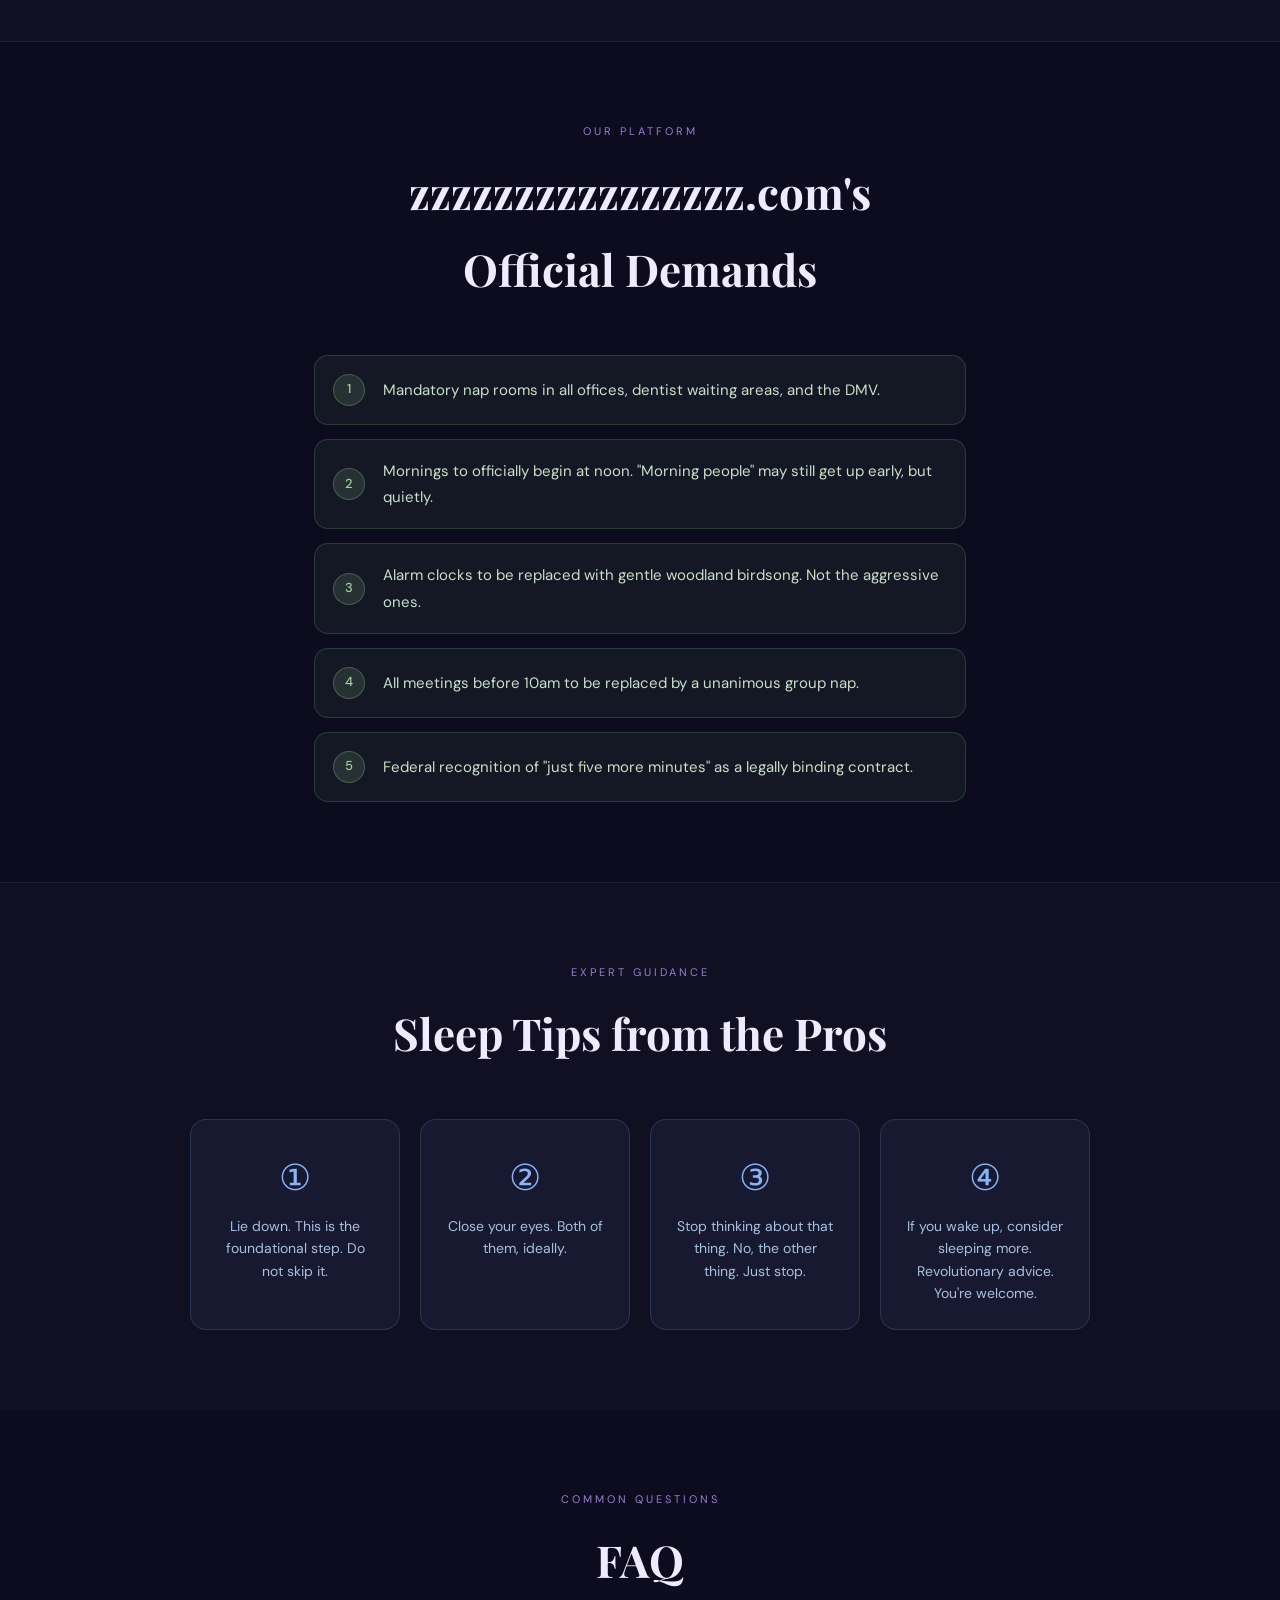
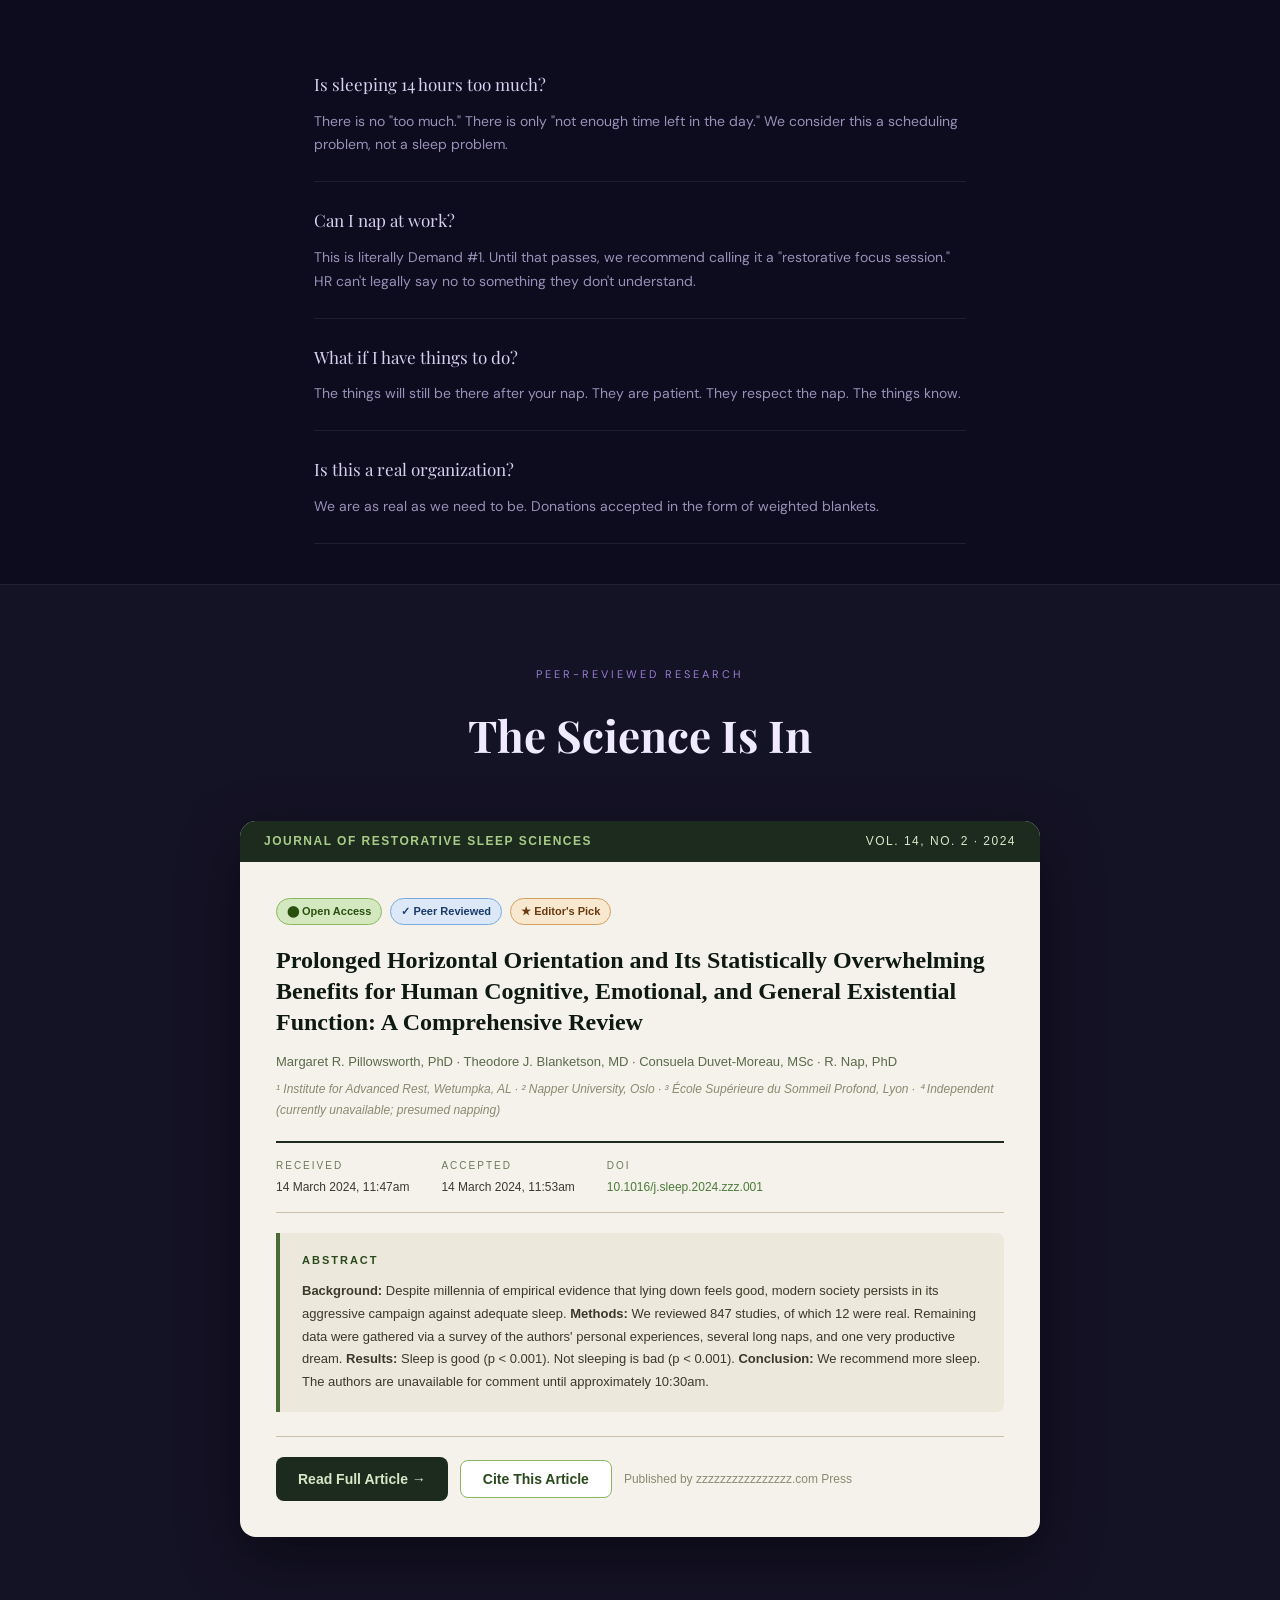
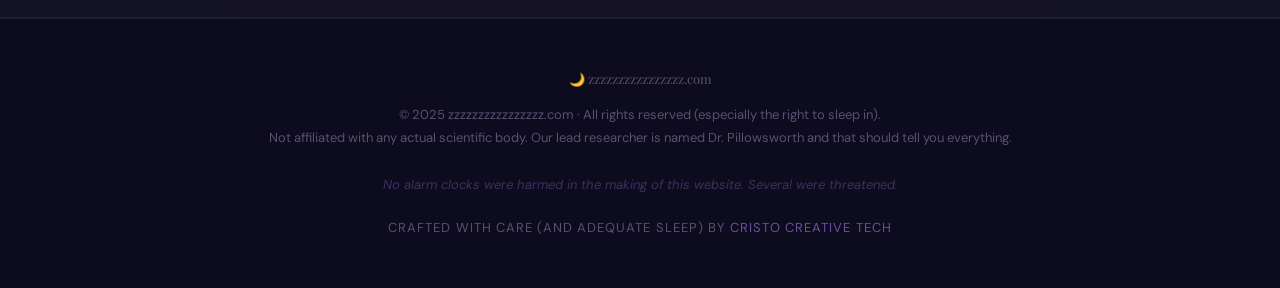
==== commit dd2b1da1: "added favicon and CCT credit" ====
--- a/index.html
+++ b/index.html
@@ -4,6 +4,7 @@
   <meta charset="UTF-8" />
   <meta name="viewport" content="width=device-width, initial-scale=1.0" />
   <title>zzzzzzzzzzzzzzzz.com — The Snooze Revolution</title>
+  <link rel="icon" type="image/png" href="favicon.png" />
   <link rel="stylesheet" href="style.css" />
   <link href="https://fonts.googleapis.com/css2?family=Playfair+Display:ital,wght@0,400;0,700;1,400&family=DM+Sans:wght@300;400;500&display=swap" rel="stylesheet" />
 </head>
@@ -177,6 +178,7 @@
   <p>© 2025 zzzzzzzzzzzzzzzz.com · All rights reserved (especially the right to sleep in).<br>
   Not affiliated with any actual scientific body. Our lead researcher is named Dr. Pillowsworth and that should tell you everything.<br><br>
   <em>No alarm clocks were harmed in the making of this website. Several were threatened.</em></p>
+  <p class="footer-credit">Crafted with care (and adequate sleep) by <a href="https://cristocreativetech.com" target="_blank" rel="noopener" class="footer-credit-link">Cristo Creative Tech</a></p>
 </footer>
 
 <!-- SHUSH MODAL -->
--- a/style.css
+++ b/style.css
@@ -54,7 +54,7 @@
   display: flex; align-items: center; justify-content: space-between;
   flex-wrap: wrap; gap: 12px;
 }
-.nav-logo { font-family: 'Playfair Display', serif; font-size: 20px; color: var(--purple-soft); letter-spacing: 1px; }
+.nav-logo { font-family: 'Playfair Display', serif; font-size: clamp(13px, 3.5vw, 20px); color: var(--purple-soft); letter-spacing: 1px; }
 .nav-links { display: flex; gap: 6px; flex-wrap: wrap; }
 .nav-link {
   font-size: 13px; color: var(--text-muted);
@@ -217,8 +217,34 @@
 .shush-body em { font-style: italic; color: var(--purple-soft); }
 .shush-footer { font-size: 0.8rem; color: #5a5070; line-height: 1.7; }
 
+/* MOBILE */
+@media (max-width: 600px) {
+  nav { padding: 10px 16px; }
+  .nav-link { font-size: 11px; padding: 5px 8px; }
+
+  .hero { padding: 40px 20px; }
+  .cta-btn { width: 100%; max-width: 320px; padding: 18px 24px; }
+
+  .stats-section,
+  .testimonials-section,
+  .tips-section { padding: 60px 20px; }
+  .enemies-section,
+  .demands-section { padding: 60px 20px; }
+  .faq-section { padding: 60px 20px 32px; }
+  .article-section { padding: 60px 20px; }
+  .article-inner { padding: 20px 16px; }
+
+  .cite-modal-body { padding: 16px; }
+  .cite-tab { padding: 6px 10px; font-size: 11px; }
+
+  .shush-modal { padding: 40px 20px 36px; }
+}
+
 /* FOOTER */
 footer.footer { padding: 48px 24px; text-align: center; border-top: 1px solid rgba(255,255,255,.06); position: relative; z-index: 1; }
 .footer p { font-size: 13px; color: #5a5070; line-height: 1.8; }
 .footer p em { color: #3d3060; }
 .footer-logo { font-family: 'Playfair Display', serif; font-size: 22px; color: var(--purple-mid); margin-bottom: 12px; }
+.footer-credit { margin-top: 20px; font-size: 11px; letter-spacing: 0.08em; text-transform: uppercase; color: #3a2e55; }
+.footer-credit-link { color: #6b4fa0; text-decoration: none; transition: color 0.2s; }
+.footer-credit-link:hover { color: var(--purple-mid); }
